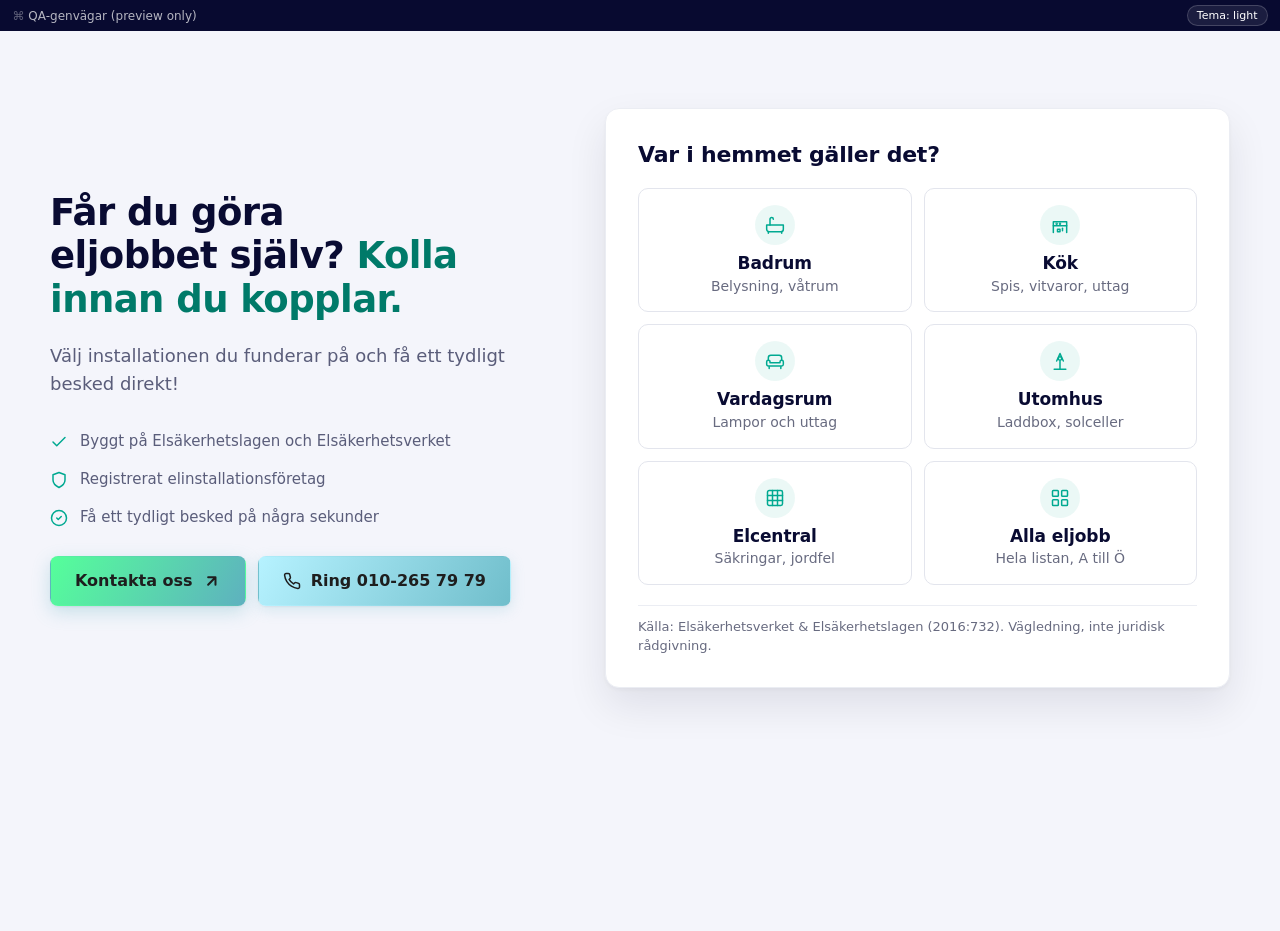
==== preview/hero.html @ 9d38ff7e "Elkollen v7.1: boxed verdict, green tips, mobile anchoring, gradient buttons Owner-teardown refineme" ====
<!doctype html>
<html lang="sv">
<head>
  <meta charset="utf-8" />
  <meta name="viewport" content="width=device-width,initial-scale=1" />
  <title>Får du göra eljobbet själv? | Elkollen, Ampy</title>
  <meta name="description" content="Välj eljobbet du funderar på och få ett tydligt besked direkt, byggt på Elsäkerhetslagen." />

  <link rel="stylesheet" href="../assets/behorighetskollen.css?v=710" />

  <style>
    /* ====================================================================
       PAGE CHROME — this is what Bricks owns in production (the split grid +
       the marketing sections). The plugin only owns what is inside .ampy-bk.

       A/B HARNESS: the entire hero lives inside a single
       .elkollen-root[data-hero-theme="light|dark"]. Only rules scoped under
       that attribute change between arms. NOTHING inside .ampy-bk is themed —
       the white tool card is byte-identical in both arms (fair A/B).

       v7: hero copy (H1/sub/buttons/mobile foot) is hydrated from
       data/behorighetskollen-data.json meta.hero so an owner copy swap is a
       data-file edit only. The static strings below are the same defaults.
       ==================================================================== */
    html { font-size: 62.5%; }
    /* PREVIEW ONLY: the QA bar is a sticky ~4.4rem header, so tell the tool's
       scroll-anchor to land the card below it. In production Bricks sets
       --ampy-header-h to the real sticky-header height (0 if none). Never ships. */
    :root { --ampy-header-h: 4.4rem; }
    body {
      margin: 0;
      font-family: 'Outfit', system-ui, -apple-system, sans-serif;
      -webkit-font-smoothing: antialiased;
      line-height: 1.5;
      background: #06070f; /* neutral backstop; each theme paints its own stage */
      color: rgb(9, 11, 50);
    }
    .wrap { max-width: 118rem; margin: 0 auto; padding: 0 2.4rem; }

    /* QA bar — preview only, never ships */
    .qa-bar { position: sticky; top: 0; z-index: 40; background: rgba(9,11,50,.96); color:#fff; padding:.5rem 1.25rem; font-size:1.2rem; backdrop-filter: blur(6px); display:flex; gap:1.25rem; align-items:center; flex-wrap:wrap; }
    .qa-bar details { display:inline-block; }
    .qa-bar summary { cursor:pointer; list-style:none; color:rgba(255,255,255,.7); font-weight:500; }
    .qa-bar summary::before { content:'⌘ '; opacity:.5; }
    .qa-bar nav { display:flex; gap:.5rem; flex-wrap:wrap; margin-top:.5rem; }
    .qa-bar a { color: rgb(57,194,129); text-decoration:none; padding:.2rem .6rem; border:1px solid rgba(255,255,255,.14); border-radius:999px; font-size:1.1rem; }
    .qa-theme { margin-left:auto; }
    .qa-theme button { cursor:pointer; background:rgba(255,255,255,.08); color:#fff; border:1px solid rgba(255,255,255,.18); border-radius:999px; padding:.3rem .9rem; font-size:1.1rem; font-family:inherit; }
    .qa-theme button:hover { background:rgba(255,255,255,.16); }

    /* ====================================================================
       ELKOLLEN ROOT — the single fork point
       ==================================================================== */
    .elkollen-root { display: block; min-height: 100vh; }

    /* Chrome tokens per theme (H1/sub/trust read these) */
    .elkollen-root[data-hero-theme="light"] {
      --pg-bg: #f4f5fb;
      --pg-ink: rgb(9, 11, 50);
      --pg-ink-2: #5a5d7a;
      --pg-teal: rgb(0, 169, 145);
      --pg-teal-strong: rgb(0, 122, 105);
      background: var(--pg-bg);
      color: var(--pg-ink);
    }
    .elkollen-root[data-hero-theme="dark"] {
      --stage-ink-0: #06070f;
      --aurora-rgb: 0, 169, 145;
      --pg-bg: #06070f;
      --pg-ink: #f5f7ff;
      --pg-ink-2: rgba(233, 237, 250, .70);
      --pg-teal: rgb(0, 169, 145);
      --pg-teal-strong: rgb(0, 122, 105);
      background: var(--stage-ink-0);
      color: var(--pg-ink);
    }

    /* ---------- HERO base (shared structure; colours come from tokens) ---------- */
    .hero { position: relative; padding: clamp(4.8rem, 6vw, 8rem) 0; }
    .hero__grid {
      display: grid;
      grid-template-columns: minmax(38rem, 44fr) minmax(46rem, 56fr);
      /* v7 root-cause fix (H1c): auto 1fr — the row-spanning tool can no longer
         inflate the head row, so the foot sits right under the paragraph. */
      grid-template-rows: auto 1fr;
      grid-template-areas:
        "head tool"
        "foot tool";
      column-gap: 6.4rem;
      row-gap: 0;
      align-items: start;
    }
    .hero__head { grid-area: head; overflow-wrap: break-word; }
    .hero__tool { grid-area: tool; }
    .hero__foot { grid-area: foot; align-self: start; }
    @media (min-width: 768px) {
      /* v7.1 (D4): vertically center the left column against the card via a
         4-row grid (spacer / head / foot / spacer), held stable by the card's
         56rem min-height. Sticky is removed — centering + the card floor hold it. */
      .hero__grid {
        grid-template-columns: minmax(38rem, 44fr) minmax(46rem, 56fr);
        grid-template-rows: 1fr auto auto 1fr;
        grid-template-areas:
          ".    tool"
          "head tool"
          "foot tool"
          ".    tool";
        column-gap: 6.4rem;
        row-gap: 0;
        align-items: start;
      }
      .hero__head { position: static; }
      .hero__foot { margin-top: 3.2rem; } /* was 2.8rem: more air paragraph->bullets */
    }

    /* v7 (H1a): Outfit 600, one size step down, opened leading, wider measure */
    .hero__h1 {
      font-family: 'Outfit', system-ui, -apple-system, 'Segoe UI', Roboto, sans-serif;
      /* v7.0.1 (owner H1a): capped so the 50-char H1 breaks on TWO lines in the
         desktop column (~25ch/line), not three. Mobile keeps the 3.4rem floor. */
      font-size: clamp(3.4rem, 3vw, 3.7rem);
      font-weight: 600;
      line-height: 1.18; /* v7.1 (D4): airier */
      letter-spacing: -.015em;
      color: var(--pg-ink);
      margin: 0 0 2rem;
      text-wrap: balance;
    }
    .hero__h1-key { color: var(--pg-teal-strong); }
    .hero__sub {
      font-size: 1.8rem;
      line-height: 1.6; /* v7.1 (D4) */
      color: var(--pg-ink-2);
      max-width: 46ch;
      margin: 0;
    }
    .hero__trust { list-style:none; padding:0; margin:0 0 2.8rem; display:flex; flex-direction:column; gap:1.6rem; } /* v7.1 (D4): larger gap between bullets */
    .hero__trust li { display:flex; align-items:flex-start; gap:1.2rem; font-size:1.5rem; line-height:1.45; font-weight:500; color: var(--pg-ink-2); }
    .hero__trust svg { width:1.8rem; height:1.8rem; min-width:1.8rem; margin-top:.2rem; color: var(--pg-teal); flex-shrink:0; }

    /* v7.1 (D3): TWO gradient hero buttons, both themes. The gradient is the
       conversion element — the SAME gradient in both A/B arms; only the shadow
       adapts per stage (preserves a fair A/B). 8px radius, dark ink. */
    .hero__actions { display:flex; flex-wrap:wrap; gap:1.2rem; align-items:center; }
    .hero__btn {
      box-sizing:border-box; /* width:100% on mobile must include the padding */
      display:inline-flex; align-items:center; justify-content:center; gap:1rem;
      min-height:4.8rem; padding:1.4rem 2.4rem; border-radius:8px;
      font-family:'Outfit', system-ui, sans-serif; font-size:1.6rem; line-height:1.2;
      text-decoration:none; white-space:nowrap; border:1px solid transparent;
      transition: filter 150ms ease, box-shadow 150ms ease, transform 150ms ease;
    }
    .hero__btn svg { flex-shrink:0; }
    .hero__btn:active { transform: translateY(1px); }
    .hero__btn:focus-visible { outline:2px solid rgb(0,169,145); outline-offset:2px; }
    /* PRIMARY "Kontakta oss" — green->teal gradient, dark ink, trailing arrow */
    .hero__btn--primary {
      font-weight:600; color:#1e1e1e;
      background: linear-gradient(120deg, #55ff9a 0%, #5eb1bf 100%);
    }
    .hero__btn--primary svg { color:#1e1e1e; }
    .hero__btn--primary:hover { filter:saturate(1.06) brightness(1.03); }
    /* SECONDARY "Ring ..." — cyan gradient, dark ink, leading phone icon */
    .hero__btn--secondary {
      font-weight:600; color:#1e1e1e;
      background: linear-gradient(120deg, #b6f2ff 0%, #70becb 100%);
    }
    .hero__btn--secondary svg { color:#1e1e1e; }
    .hero__btn--secondary:hover { filter:saturate(1.06) brightness(1.03); }

    /* Mobile-only foot pieces (hidden on desktop) */
    .hero__foot-ask { display:none; }

    /* ---------- RESPONSIVE: stack the split ---------- */
    @media (max-width: 1023px) {
      .hero__grid { grid-template-columns: minmax(0,40fr) minmax(0,60fr); column-gap: 4rem; }
    }
    @media (max-width: 767px) {
      /* Locked mobile order: H1+sub -> TOOL -> foot. minmax(0,1fr) (not 1fr)
         so long Swedish words can't force horizontal overflow. */
      .hero__grid {
        grid-template-columns: minmax(0, 1fr);
        grid-template-rows: none;
        grid-template-areas:
          "head"
          "tool"
          "foot";
        row-gap: 2rem;
        column-gap: 0;
      }
      .hero__head { position: static; }
      .hero__foot { margin-top: 0.4rem; }
      .hero { padding: 2.4rem 0 4rem; }
      .wrap { padding: 0 1.6rem; }
      .hero__h1 { font-size: clamp(2.9rem, 8vw, 3.2rem); line-height: 1.15; letter-spacing: -.012em; margin: 0 0 1.2rem; }
      /* v7.1 (M1): the teal sentence gets its own line so the two colours never share one. */
      .hero__h1-key { display: block; margin-top: 0.2rem; }
      .hero__sub { font-size: 1.6rem; line-height: 1.5; max-width: none; }
      /* v7 (H1d): the 3 trust bullets hide on mobile — every claim in them
         already lives inside the tool. The compact foot: ask line + stacked
         full-width buttons + one trust line. */
      .hero__trust { display: none; }
      .hero__foot-ask {
        display: block;
        font-size: 1.5rem; font-weight: 600; line-height: 1.4;
        color: var(--pg-ink); text-align: center; margin: 0 0 1.2rem;
      }
      .hero__actions { flex-direction: column; gap: 1rem; }
      .hero__btn { width: 100%; }
    }

    /* ====================================================================
       LIGHT THEME — "Verdict-as-Hero" editorial. Gallery-white; the white
       card floats and the verdict reveal is the payoff.
       ==================================================================== */
    .elkollen-root[data-hero-theme="light"] .hero { background: transparent; }
    /* v7.1 (D3): light-theme seating — the gradient stays; only the shadow adapts. */
    .elkollen-root[data-hero-theme="light"] .hero__btn--primary {
      box-shadow: 0 6px 18px rgba(94,177,191,.30), 0 1px 2px rgba(11,13,42,.06);
    }
    .elkollen-root[data-hero-theme="light"] .hero__btn--secondary {
      box-shadow: 0 4px 14px rgba(112,190,203,.24), 0 1px 2px rgba(11,13,42,.05);
    }
    /* Card float (chrome-only: the block wrapper shadow; interior untouched) */
    .elkollen-root[data-hero-theme="light"] .ampy-bk--hero .ampy-bk__block {
      box-shadow: 0 2px 4px rgba(11,13,42,.04), 0 18px 40px rgba(11,13,42,.09);
    }

    /* ====================================================================
       DARK THEME — "Aurora Stage" premium near-black midnight.
       Dominant field = near-black #06070f; Ampy midnight only as a top glow
       that decays to black; one restrained teal aurora; grain + vignette.
       ==================================================================== */
    .elkollen-root[data-hero-theme="dark"] .hero {
      isolation: isolate;
      overflow: clip;
      background: radial-gradient(120% 90% at 50% -20%, #0c0f36 0%, #090b26 34%, #070813 60%, var(--stage-ink-0) 100%);
    }
    /* Aurora (behind the right column) */
    .elkollen-root[data-hero-theme="dark"] .hero::before {
      content: "";
      position: absolute;
      inset: -10% -5%;
      z-index: -2;
      pointer-events: none;
      background:
        radial-gradient(34% 42% at 72% 40%, rgba(var(--aurora-rgb),.20) 0%, rgba(var(--aurora-rgb),.09) 42%, rgba(var(--aurora-rgb),0) 72%),
        radial-gradient(26% 36% at 60% 84%, rgba(var(--aurora-rgb),.10) 0%, rgba(var(--aurora-rgb),0) 70%);
      filter: blur(18px);
      animation: elk-aurora 24s ease-in-out infinite alternate;
      will-change: transform, opacity;
    }
    @keyframes elk-aurora {
      0%   { transform: translate3d(-1.5%,-1%,0) scale(1.02); opacity: .85; }
      100% { transform: translate3d(2.5%,1.5%,0) scale(1.09); opacity: 1; }
    }
    @media (prefers-reduced-motion: reduce) {
      .elkollen-root[data-hero-theme="dark"] .hero::before { animation: none; }
    }
    /* Depth: vignette + grain to kill banding */
    .elkollen-root[data-hero-theme="dark"] .hero::after {
      content: "";
      position: absolute;
      inset: 0;
      z-index: -1;
      pointer-events: none;
      background:
        radial-gradient(140% 120% at 50% -5%, transparent 52%, rgba(0,0,0,.55) 100%),
        url("data:image/svg+xml,%3Csvg xmlns='http://www.w3.org/2000/svg' width='140' height='140'%3E%3Cfilter id='n'%3E%3CfeTurbulence type='fractalNoise' baseFrequency='0.9' numOctaves='2'/%3E%3C/filter%3E%3Crect width='100%25' height='100%25' filter='url(%23n)' opacity='0.035'/%3E%3C/svg%3E");
    }
    /* Lit card — the teal-tinted lift = the "lit vitrine" (wrapper only) */
    .elkollen-root[data-hero-theme="dark"] .ampy-bk--hero .ampy-bk__block {
      border-color: rgba(255,255,255,.08);
      box-shadow:
        0 2px 6px rgba(0,0,0,.35),
        0 28px 64px -16px rgba(2,3,12,.72),
        0 0 0 1px rgba(255,255,255,.05),
        0 0 90px -24px rgba(var(--aurora-rgb),.38);
    }
    /* Keep the H1 keyword legible on near-black (brighter teal) */
    .elkollen-root[data-hero-theme="dark"] .hero__h1-key { color: var(--pg-teal); }
    /* v7.1 (D3): dark-theme seating — the SAME gradient (never a ghost); the glow
       ties into the aurora so the bright gradient reads premium on near-black,
       not washed out. Dark ink is kept (set on the base rule). */
    .elkollen-root[data-hero-theme="dark"] .hero__btn--primary {
      box-shadow: 0 8px 24px rgba(0,0,0,.48), 0 0 34px -8px rgba(94,255,154,.42);
      border-color: rgba(255,255,255,.14);
    }
    .elkollen-root[data-hero-theme="dark"] .hero__btn--secondary {
      box-shadow: 0 6px 20px rgba(0,0,0,.42), 0 0 26px -10px rgba(112,190,203,.38);
      border-color: rgba(255,255,255,.12);
    }
    /* Teal-tint disc behind each trust check (dark polish) */
    .elkollen-root[data-hero-theme="dark"] .hero__trust svg {
      box-sizing: content-box;
      padding: 4px;
      border-radius: 999px;
      background: rgba(var(--aurora-rgb),.12);
    }
    /* Mobile dark (~80% traffic): freeze motion + drop blur; static centre glow */
    @media (max-width: 767px) {
      .elkollen-root[data-hero-theme="dark"] .hero {
        background: radial-gradient(140% 70% at 50% -8%, #0c0f36 0%, #090b24 30%, var(--stage-ink-0) 70%);
      }
      .elkollen-root[data-hero-theme="dark"] .hero::before {
        filter: none;
        animation: none;
        inset: 0;
        background: radial-gradient(60% 30% at 50% 46%, rgba(var(--aurora-rgb),.16) 0%, rgba(var(--aurora-rgb),.06) 45%, rgba(var(--aurora-rgb),0) 75%);
      }
    }
  </style>
</head>
<body>
  <div class="qa-bar">
    <details>
      <summary>QA-genvägar (preview only)</summary>
      <nav aria-label="Genvägar">
        <a href="./hero.html">Hero / start</a>
        <a href="./hero.html?jobb=byta-vagguttag">Fråga (scenario)</a>
        <a href="./hero.html?jobb=laddbox">Fråga (gissning)</a>
        <a href="./hero.html?jobb=byta-vagguttag&amp;svar=0">Besked grön</a>
        <a href="./hero.html?jobb=golvvarme&amp;svar=1">Besked röd</a>
        <a href="./index.html">← gamla layouten</a>
      </nav>
    </details>
    <span class="qa-theme"><button type="button" id="qa-theme-toggle">Tema: light</button></span>
  </div>

  <!-- ============ HERO (split) — themed via data-hero-theme ============ -->
  <div class="elkollen-root" data-hero-theme="light">
    <header class="hero">
      <div class="wrap hero__grid">

        <!-- HEAD: H1 + sub (Bricks-owned in production; strings = meta.hero) -->
        <div class="hero__head">
          <h1 class="hero__h1" id="hero-h1">Får du göra eljobbet själv? <span class="hero__h1-key">Kolla innan du kopplar.</span></h1>
          <p class="hero__sub" id="hero-sub">Välj installationen du funderar på och få ett tydligt besked direkt!</p>
        </div>

        <!-- TOOL: the plugin-owned tool (hero layout). THEME-AGNOSTIC. -->
        <div class="hero__tool">
          <div class="ampy-bk ampy-bk--hero" data-layout="hero" data-data-url="../data/behorighetskollen-data.json">
            <!-- No-JS / crawlable fallback. Mirrors production (includes/render.php). -->
            <div class="ampy-bk__noscript">
              <div class="ampy-bk__instrument">
                <p class="ampy-bk__tagline">Se direkt vilka eljobb du får göra själv.</p>
                <ul class="ampy-bk__noscript-grid" role="list">
                  <li><a href="?jobb=byta-vagguttag">Byta vägguttag</a></li>
                  <li><a href="?jobb=byta-strombrytare">Byta strömbrytare</a></li>
                  <li><a href="?jobb=byta-gloldlampa">Byta glödlampa eller ljuskälla</a></li>
                  <li><a href="?jobb=golvvarme">Installera golvvärme</a></li>
                  <li><a href="?jobb=laddbox">Installera laddbox</a></li>
                  <li><a href="?jobb=spotlights">Installera spotlights</a></li>
                  <li><a href="?jobb=spis-ugn">Ansluta spis eller ugn</a></li>
                  <li><a href="?jobb=elcentral">Arbete i elcentralen</a></li>
                </ul>
                <p class="ampy-bk__source-line">Källa: Elsäkerhetsverket &amp; Elsäkerhetslagen (2016:732). Vägledning, inte juridisk rådgivning.</p>
              </div>
            </div>
          </div>
        </div>

        <!-- FOOT (Bricks-owned in production): desktop = 3 trust bullets + the
             two buttons; mobile = ask line + stacked buttons + one trust line -->
        <div class="hero__foot">
          <ul class="hero__trust">
            <li><svg viewBox="0 0 24 24" fill="none" stroke="currentColor" stroke-width="2" stroke-linecap="round" stroke-linejoin="round"><path d="M20 6 9 17l-5-5"/></svg> Byggt på Elsäkerhetslagen och Elsäkerhetsverket</li>
            <li><svg viewBox="0 0 24 24" fill="none" stroke="currentColor" stroke-width="2" stroke-linecap="round" stroke-linejoin="round"><path d="M12 22s8-4 8-10V5l-8-3-8 3v7c0 6 8 10 8 10Z"/></svg> Registrerat elinstallationsföretag</li>
            <li><svg viewBox="0 0 24 24" fill="none" stroke="currentColor" stroke-width="2" stroke-linecap="round" stroke-linejoin="round"><circle cx="12" cy="12" r="10"/><path d="m9 12 2 2 4-4"/></svg> <span id="hero-trust-3">Få ett tydligt besked på några sekunder</span></li>
          </ul>
          <p class="hero__foot-ask" id="hero-foot-ask">Hellre prata med en elektriker direkt?</p>
          <div class="hero__actions">
            <a class="hero__btn hero__btn--primary" id="hero-btn-primary" href="https://ampy.se/offert/"><span id="hero-btn-primary-label">Kontakta oss</span><svg xmlns="http://www.w3.org/2000/svg" width="18" height="18" viewBox="0 0 18 18" fill="none" aria-hidden="true"><path d="M5.13916 12.75L12.4808 5.25M12.4808 5.25H5.13916M12.4808 5.25V12.75" stroke="currentColor" stroke-width="2" stroke-linecap="round" stroke-linejoin="round"/></svg></a>
            <a class="hero__btn hero__btn--secondary" id="hero-btn-secondary" href="tel:+46102657979"><svg viewBox="0 0 24 24" width="18" height="18" fill="none" stroke="currentColor" stroke-width="2" stroke-linecap="round" stroke-linejoin="round" aria-hidden="true"><path d="M22 16.92v3a2 2 0 0 1-2.18 2 19.79 19.79 0 0 1-8.63-3.07 19.5 19.5 0 0 1-6-6 19.79 19.79 0 0 1-3.07-8.67A2 2 0 0 1 4.11 2h3a2 2 0 0 1 2 1.72c.127.96.361 1.903.7 2.81a2 2 0 0 1-.45 2.11L8.09 9.91a16 16 0 0 0 6 6l1.27-1.27a2 2 0 0 1 2.11-.45c.907.339 1.85.573 2.81.7A2 2 0 0 1 22 16.92z"/></svg><span id="hero-btn-secondary-label">Ring 010-265 79 79</span></a>
          </div>
        </div>

      </div>
    </header>
  </div>

  <script src="../assets/behorighetskollen.js?v=710"></script>
  <!-- Prototype-only theme toggle (never ships). Flips the A/B fork point. -->
  <script>
    (function () {
      var root = document.querySelector('.elkollen-root');
      var btn = document.getElementById('qa-theme-toggle');
      if (!root || !btn) return;
      btn.addEventListener('click', function () {
        var next = root.getAttribute('data-hero-theme') === 'light' ? 'dark' : 'light';
        root.setAttribute('data-hero-theme', next);
        btn.textContent = 'Tema: ' + next;
      });
    })();
  </script>
  <!-- Hero-copy hydration (preview only). Production: Chris copies meta.hero
       strings into the Bricks elements; the data file stays the source of
       truth so an owner copy swap never touches code. -->
  <script>
    (function () {
      fetch('../data/behorighetskollen-data.json?v=710', { credentials: 'same-origin' })
        .then(function (r) { return r.ok ? r.json() : null; })
        .then(function (data) {
          var hero = data && data.meta && data.meta.hero;
          if (!hero) return;
          var h1 = document.getElementById('hero-h1');
          if (h1 && hero.h1) {
            h1.textContent = '';
            var key = hero.h1_key || '';
            var idx = key ? hero.h1.indexOf(key) : -1;
            if (idx > -1) {
              h1.appendChild(document.createTextNode(hero.h1.slice(0, idx)));
              var span = document.createElement('span');
              span.className = 'hero__h1-key';
              span.textContent = key;
              h1.appendChild(span);
              h1.appendChild(document.createTextNode(hero.h1.slice(idx + key.length)));
            } else {
              h1.textContent = hero.h1;
            }
          }
          var set = function (id, text) {
            var node = document.getElementById(id);
            if (node && text) node.textContent = text;
          };
          set('hero-sub', hero.sub);
          set('hero-trust-3', hero.trust_3);
          set('hero-btn-primary-label', hero.button_primary);
          set('hero-btn-secondary-label', hero.button_secondary);
          set('hero-foot-ask', hero.mobile_ask);
          var setHref = function (id, url) {
            var node = document.getElementById(id);
            if (node && url) node.setAttribute('href', url);
          };
          setHref('hero-btn-primary', hero.button_primary_url);
          setHref('hero-btn-secondary', hero.button_secondary_url);
        })
        .catch(function () { /* static defaults already match */ });
    })();
  </script>
</body>
</html>
---- assets/behorighetskollen.css ----
/* ============================================================================
   Elkollen v7 — the 4-slide funnel.
   Slide 1: heading + six identical room tiles. Slide 2: one neutral job list
   (no verdict grouping). Slide 3: the choice step (every job is conditional).
   Slide 4: refined verdict (kicker + headline + merged law box + tabs + one
   CTA hierarchy for every verdict).

   Typography is OUTFIT-ONLY (weight-led: 400 body, 500 interactive, 600
   headings, 700 reserved for the verdict headline). Plus Jakarta Sans is
   removed. NOTE for the dev: per the FluentSnippets delivery contract the
   Google Fonts @import below should be replaced with a self-hosted Outfit
   variable woff2 (latin subset incl. å ä ö) at WordPress implementation time.

   Rem base: html font-size 62.5% (= 10 px) — all rem values read on that base.
   Tokens: never raw values in components; only semantic CSS variables.
   ============================================================================ */
html { font-size: 62.5%; }

@import url('https://fonts.googleapis.com/css2?family=Outfit:wght@400;500;600;700&display=swap');

.ampy-bk {
  /* ---------- Color tokens ---------------------------------------------- */
  --bg-primary: #ffffff;
  --bg-secondary: #f4f5fb;
  --bg-surface: rgb(9, 11, 50);

  --text-primary: rgb(9, 11, 50);
  --text-secondary: #5a5d7a;
  /* Darkened to clear WCAG AA (4.5:1) for the informational text that uses it
     (source line, form footnote, placeholder, crumb separator). Was #8a8da5 (3.26:1). */
  --text-tertiary: rgb(104, 107, 128);
  --text-inverse: #ffffff;
  --text-info: rgb(10, 122, 191);
  --text-success: rgb(15, 110, 86);

  /* Brand teal. --action-primary is the accent for borders/rings/icons (3:1 graphics
     rule). For TEXT links use --action-primary-text and for the solid primary-CTA fill
     use --action-primary-strong, both darkened to pass AA (4.5:1) for their labels. */
  --action-primary: rgb(0, 169, 145);
  --action-primary-text: rgb(0, 110, 94);
  --action-primary-strong: rgb(0, 122, 105);
  --focus-ring: 0 0 0 3px rgba(0, 169, 145, 0.25);

  /* v7.1 (§4A/§4B): sticky site-header height hook. Bricks overrides this to its
     real header px so the tool card anchors BELOW it; 0 in the static prototype. */
  --ampy-header-h: 0px;

  /* Leafier green, deliberately warmer than the teal --action-primary so the
     "green = you may do it yourself" verdict never reads as the teal "hire us"
     action color (the two must stay visually distinct). */
  --state-success: rgb(54, 178, 92);
  --state-warning: rgb(245, 175, 25);
  --state-error: rgb(214, 64, 64);

  --border-default: #e3e5ed;
  --border-tertiary: #ebedf3;
  --border-focus: rgb(0, 169, 145);

  /* ---------- Verdict ramps (per-verdict bindings) --------------------- */
  --verdict-accent: var(--state-success);
  --verdict-badge-bg: rgb(116, 200, 138);
  --verdict-badge-fg: rgb(4, 52, 44);

  /* ---------- Spacing scale (10 px rem-bas) ---------------------------- */
  --space-1: 0.4rem;  /*  4 px */
  --space-2: 0.6rem;  /*  6 px */
  --space-3: 0.8rem;  /*  8 px */
  --space-4: 1.0rem;  /* 10 px */
  --space-5: 1.2rem;  /* 12 px */
  --space-6: 1.4rem;  /* 14 px */
  --space-7: 1.6rem;  /* 16 px */
  --space-8: 1.8rem;  /* 18 px */
  --space-9: 2.0rem;  /* 20 px */
  --space-10: 2.2rem; /* 22 px */
  --space-11: 2.4rem; /* 24 px */
  --space-12: 2.8rem; /* 28 px */
  --space-13: 3.2rem; /* 32 px */

  /* ---------- Radius / shadow ------------------------------------------ */
  --radius-sm: 0.6rem;
  --radius-md: 1.0rem;
  --radius-lg: 1.4rem;
  --radius-full: 999px;

  --shadow-sm: 0 1px 2px rgba(11, 13, 42, 0.04);
  --shadow-md: 0 6px 18px rgba(11, 13, 42, 0.06);
  --shadow-lg: 0 14px 32px rgba(11, 13, 42, 0.1);

  /* ---------- Type sizes (rem on a 10 px base) --------------------------
     v7: ONE truthful token set for BOTH layouts (the old .ampy-bk--hero
     block that redefined --fs-12 to 1.3rem etc. is deleted; token names
     that lie are a defect class). Mobile differences are explicit
     per-element overrides inside media queries, never token remaps. */
  --fs-11: 1.1rem;  /* source line mobile only */
  --fs-12: 1.2rem;  /* kicker, share-status */
  --fs-13: 1.3rem;  /* source line desktop, fine print, clarifier mobile */
  --fs-14: 1.4rem;  /* meta layer: crumb, labels, clarifiers, caveat, law box, info */
  --fs-15: 1.5rem;  /* secondary body: tips, rows mobile, tabs, lead intro */
  --fs-16: 1.6rem;  /* primary body + ALL buttons + ALL inputs (iOS 16px floor) */
  --fs-17: 1.7rem;  /* summary desktop, tile labels desktop */
  --fs-20: 2.0rem;  /* card/question/lead headings mobile, success h2 */
  --fs-22: 2.2rem;  /* card/question/lead headings desktop */
  --fs-24: 2.4rem;  /* verdict headline mobile */
  --fs-30: 3.0rem;  /* verdict headline desktop */

  /* ---------- Block frame ---------------------------------------------- */
  --block-max-width: 60rem; /* v5.1 A6: 600 px @ 10 px base, calm line length */
  --block-padding-y: var(--space-9);
  --block-padding-x: var(--space-10);

  /* Base */
  font-family: 'Outfit', system-ui, -apple-system, Segoe UI, Roboto, sans-serif;
  color: var(--text-primary);
  line-height: 1.5;
  -webkit-font-smoothing: antialiased;
  text-rendering: optimizeLegibility;
  /* The tool provides its own :active / :focus-visible feedback, so suppress the
     default grey/blue tap flash on iOS Safari / Android Chrome. */
  -webkit-tap-highlight-color: transparent;
}

.ampy-bk *,
.ampy-bk *::before,
.ampy-bk *::after {
  box-sizing: border-box;
}

/* ============================================================================
   BLOCK — white surface, hairline border, fixed on desktop, natural flow on mobile
   ============================================================================ */
.ampy-bk__block {
  max-width: var(--block-max-width);
  margin: var(--space-7) auto;
  padding: var(--block-padding-y) var(--block-padding-x);
  background: var(--bg-primary);
  border: 1px solid var(--border-tertiary);
  border-radius: var(--radius-lg);
  box-shadow: var(--shadow-md);
  display: flex;
  flex-direction: column;
  gap: 0; /* hanteras per-element via margin-bottom enligt mockup */
  scroll-margin-top: var(--space-11); /* 2.4rem — clean landing for scroll-sync */
}

@media (max-width: 767px) {
  /* v5.1 A2: gutter around the block on mobile — the block must not sit
     edge-to-edge. Outer margin = spacing-lg (1.5rem ≈ 15 px). */
  .ampy-bk__block {
    padding: var(--space-9) var(--space-9);
    margin: var(--space-7) var(--space-7);
  }
}

.ampy-bk__block { animation: ampy-bk-block 240ms ease both; }
@keyframes ampy-bk-block {
  from { opacity: 0; transform: translateY(2px); }
  to   { opacity: 1; transform: translateY(0); }
}
/* Staggered fade for drawer results (was referenced but undefined). */
@keyframes ampy-bk-fade {
  from { opacity: 0; transform: translateY(4px); }
  to   { opacity: 1; transform: translateY(0); }
}
@media (prefers-reduced-motion: reduce) {
  .ampy-bk__block,
  .ampy-bk__judgment,
  .ampy-bk__drawer > * { animation: none !important; }
}

/* ============================================================================
   BREADCRUMB — universal pattern (v7): ONLY "← Tillbaka" on every slide
   ============================================================================ */
.ampy-bk__crumb {
  display: flex;
  align-items: center;
  gap: var(--space-3);
  /* v7.1 (M4): the container min-height is dropped (the 44px tap target lives on
     the button); the crumb sits tight and consistent across every slide. */
  min-height: 0;
  margin: 0 0 var(--space-6);
}
@media (max-width: 767px) {
  /* v7.1 (M4): pull the crumb up into the card's top padding on mobile. */
  .ampy-bk__crumb { margin: calc(var(--space-3) * -1) 0 var(--space-5); }
}

.ampy-bk__crumb-back {
  display: inline-flex;
  align-items: center;
  gap: var(--space-3);
  background: none;
  border: 0;
  padding: var(--space-2) 0;
  margin: 0;
  min-height: 4.4rem; /* the real tap target lives on the button, not the row */
  font: inherit;
  font-size: var(--fs-14);
  font-weight: 500;
  color: var(--text-secondary);
  cursor: pointer;
  border-radius: var(--radius-sm);
  transition: color 150ms ease;
}
.ampy-bk__crumb-back:hover { color: var(--action-primary-text); }
.ampy-bk__crumb-back:focus-visible { outline: 2px solid var(--border-focus); outline-offset: 2px; }
.ampy-bk__crumb-back svg { width: 1.6rem; height: 1.6rem; }

/* v7.1 (D5b): the crumb carries the job title on the verdict screen
   (← Tillbaka · {job}). The separator + job-name span. */
.ampy-bk__crumb-sep { color: var(--text-tertiary); font-size: var(--fs-14); }
.ampy-bk__crumb-job {
  font-family: 'Outfit', system-ui, sans-serif;
  font-size: var(--fs-14);
  font-weight: 600;
  color: var(--text-secondary);
  min-width: 0;
  overflow: hidden;
  text-overflow: ellipsis;
  white-space: nowrap;
}

/* ============================================================================
   QUESTION MODE — mellansteget
   ============================================================================ */
/* v7: neutral kicker above the question — the job name, NEVER verdict-tinted
   here (the choice step must not leak the answer). */
.ampy-bk__q-kicker {
  font-family: 'Outfit', system-ui, sans-serif;
  font-size: 1.1rem;
  font-weight: 600;
  letter-spacing: 0.12em;
  text-transform: uppercase;
  color: var(--text-tertiary);
  margin: 0 0 var(--space-2);
}

.ampy-bk__q-title {
  font-family: 'Outfit', system-ui, sans-serif;
  font-size: var(--fs-22);
  font-weight: 600;
  line-height: 1.3;
  color: var(--text-primary);
  letter-spacing: -0.01em;
  margin: 0 0 var(--space-9);
}

.ampy-bk__options {
  display: flex;
  flex-direction: column;
  gap: var(--space-5);
  list-style: none;
  padding: 0;
  margin: 0 0 var(--space-9);
}

.ampy-bk__option {
  width: 100%;
  display: flex;
  align-items: center;
  justify-content: space-between;
  gap: var(--space-5);
  text-align: left;
  padding: var(--space-7);
  font: inherit;
  background: var(--bg-primary);
  color: var(--text-primary);
  border: 1px solid var(--border-tertiary);
  border-radius: var(--radius-md);
  cursor: pointer;
  min-height: 7.2rem;
  transition: border-color 150ms ease, background 150ms ease, transform 150ms ease;
}
.ampy-bk__option:hover {
  border-color: var(--action-primary);
  background: var(--bg-secondary);
}
.ampy-bk__option:active { transform: scale(0.997); }
.ampy-bk__option:focus-visible {
  outline: none;
  border-color: var(--border-focus);
  box-shadow: var(--focus-ring);
}

.ampy-bk__option-body { display: block; min-width: 0; flex: 1; }
.ampy-bk__option-title {
  display: block;
  font-family: 'Outfit', system-ui, sans-serif;
  font-size: var(--fs-16);
  font-weight: 600; /* v7: the options ARE the decision */
  line-height: 1.35;
  color: var(--text-primary);
}
.ampy-bk__option-clarifier {
  display: block;
  margin-top: 0.3rem;
  font-family: 'Outfit', system-ui, sans-serif;
  font-size: var(--fs-14);
  font-weight: 400;
  line-height: 1.45;
  color: var(--text-secondary);
}
.ampy-bk__option-arrow {
  flex-shrink: 0;
  width: 1.8rem;
  height: 1.8rem;
  color: var(--text-secondary);
}

/* Info notice — always visible (replaces v3.1's expansion) */
.ampy-bk__info {
  display: flex;
  align-items: flex-start;
  gap: var(--space-4);
  padding: var(--space-5) var(--space-6);
  background: var(--bg-secondary);
  border-radius: var(--radius-md);
  margin: 0;
}
.ampy-bk__info-icon {
  flex-shrink: 0;
  width: 1.6rem;
  height: 1.6rem;
  margin-top: 0.2rem;
  color: var(--text-info);
}
.ampy-bk__info-text {
  font-family: 'Outfit', system-ui, sans-serif;
  font-size: var(--fs-14);
  font-weight: 400;
  line-height: 1.5;
  color: var(--text-secondary);
  margin: 0;
}

/* ============================================================================
   JUDGMENT — badge + cite chip linked by the left accent
   ============================================================================ */
.ampy-bk__judgment {
  display: flex;
  gap: var(--space-5);
  margin: 0 0 var(--space-10);
  animation: ampy-bk-judgment 280ms cubic-bezier(0.2, 0.6, 0.2, 1) both;
}

@keyframes ampy-bk-judgment {
  from { opacity: 0; transform: translateY(4px); }
  to   { opacity: 1; transform: translateY(0); }
}

.ampy-bk__judgment-accent {
  width: 3px;
  background: var(--verdict-accent);
  border-radius: 0;
  flex-shrink: 0;
}

.ampy-bk__judgment-body {
  flex: 1;
  min-width: 0;
  display: flex;
  flex-direction: column;
  align-items: flex-start;
}

/* Verdict badge: pill, icon + word, contrast color */
.ampy-bk__badge {
  display: inline-flex;
  align-items: center;
  gap: var(--space-3);
  padding: var(--space-3) var(--space-7);
  background: var(--verdict-badge-bg);
  color: var(--verdict-badge-fg);
  border-radius: var(--radius-full);
  font-family: 'Outfit', system-ui, sans-serif;
  /* The verdict is the payoff: it must be the dominant heading on the screen
     (>= the entry/lead titles). */
  font-size: var(--fs-20);
  font-weight: 700;
  line-height: 1.2;
  margin: 0;
  max-width: 100%;
}
.ampy-bk__badge svg { width: 1.8rem; height: 1.8rem; flex-shrink: 0; }
/* On narrow screens the full badge label ("Det här kräver elektriker") must stay
   on one line, so step the badge down a size. */
@media (max-width: 767px) {
  /* Keep the longest verdict label ("Det här får du göra själv" /
     "Det här kräver elektriker") on ONE line within the narrow card. */
  .ampy-bk__badge { font-size: var(--fs-15); padding: var(--space-3) var(--space-5); }
}

/* Per-verdict bindings */
.ampy-bk__judgment--green {
  /* Leafier green, kept distinct from the teal --action-primary. */
  --verdict-accent: rgb(15, 110, 86);
  --verdict-badge-bg: rgb(116, 200, 138);
  --verdict-badge-fg: rgb(4, 52, 44);
}
.ampy-bk__judgment--yellow {
  --verdict-accent: rgb(135, 101, 7);
  --verdict-badge-bg: rgb(245, 201, 122);
  --verdict-badge-fg: rgb(61, 42, 0);
}
.ampy-bk__judgment--red {
  --verdict-accent: rgb(122, 22, 35);
  --verdict-badge-bg: rgb(240, 149, 149);
  --verdict-badge-fg: rgb(80, 19, 19);
}

/* ============================================================================
   VERDICT SOURCE REF (v7.1, M7) — a minimal muted legal reference under the
   red/yellow verdict board. Replaces the deleted merged law box; the
   consequence now lives only in the Konsekvenser tab. GREEN gets none.
   ============================================================================ */
.ampy-bk__verdict-src {
  display: inline-flex;
  align-items: center;
  gap: 0.5rem;
  margin-top: var(--space-3);
  font-family: 'Outfit', system-ui, sans-serif;
  font-size: var(--fs-12);
  font-weight: 400;
  color: var(--text-tertiary);
  text-decoration: none;
  transition: color 150ms ease;
}
.ampy-bk__verdict-src:hover { color: var(--text-primary); }
.ampy-bk__verdict-src:hover span:first-child { text-decoration: underline; text-underline-offset: 2px; }
.ampy-bk__verdict-src:focus-visible { outline: none; box-shadow: var(--focus-ring); border-radius: var(--radius-sm); }
.ampy-bk__verdict-src svg { width: 1.3rem; height: 1.3rem; opacity: 0.75; flex-shrink: 0; }

/* ============================================================================
   TABS — thin underline, two states
   ============================================================================ */
.ampy-bk__tabs {
  display: flex;
  gap: var(--space-11);
  border-bottom: 1px solid var(--border-tertiary);
  margin: 0 0 var(--space-8);
}
@media (max-width: 767px) {
  .ampy-bk__tabs { gap: var(--space-9); }
}

.ampy-bk__tab {
  background: none;
  border: 0;
  padding: 0 0 var(--space-4);
  margin: 0 0 -1px;
  font: inherit;
  font-family: 'Outfit', system-ui, sans-serif;
  font-size: var(--fs-15);
  /* v7: weight 500 in BOTH states — kills the selected-state width shift */
  font-weight: 500;
  color: var(--text-secondary);
  cursor: pointer;
  border-bottom: 2px solid transparent;
  transition: color 150ms ease, border-color 150ms ease;
  min-height: 4.4rem;
}
.ampy-bk__tab:hover { color: var(--text-primary); }
.ampy-bk__tab[aria-selected="true"] {
  color: var(--text-primary);
  border-bottom-color: var(--verdict-accent, var(--action-primary));
}
.ampy-bk__tab:focus-visible {
  outline: none;
  box-shadow: 0 -2px 0 var(--border-focus) inset;
}

/* ============================================================================
   FÖRKLARING TAB — summary + ✓/✗ contrast rows + caveat notice (green)
   ============================================================================ */
/* v7.1 (M6): indent the tab panel inward, clearing the full-height accent rule. */
.ampy-bk__tab-body { display: block; padding-left: var(--space-4); }
@media (max-width: 767px) { .ampy-bk__tab-body { padding-left: var(--space-5); } }

.ampy-bk__summary {
  font-family: 'Outfit', system-ui, sans-serif;
  font-size: var(--fs-17);
  font-weight: 500;
  line-height: 1.5;
  color: var(--text-primary);
  text-wrap: pretty;
  margin: 0 0 var(--space-7);
}

.ampy-bk__row {
  display: flex;
  align-items: flex-start;
  gap: var(--space-4);
  margin: 0 0 var(--space-4);
}
/* Bump the last row so there is real breathing room before the CTA (extra
   important on red, where there is no caveat notice acting as a visual buffer). */
.ampy-bk__row:last-of-type { margin-bottom: var(--space-11); }

.ampy-bk__row-icon {
  flex-shrink: 0;
  width: 1.8rem;
  /* Box = one text line tall, glyph centered, so the icon optically aligns to the
     first line of the row text (robust vs a fixed margin-top nudge). */
  height: calc(var(--fs-16) * 1.5);
  align-items: center;
  justify-content: center;
}
.ampy-bk__row-icon svg { width: 1.8rem; height: 1.8rem; }
.ampy-bk__row--do .ampy-bk__row-icon { color: var(--text-success); }
.ampy-bk__row--dont .ampy-bk__row-icon { color: var(--text-tertiary); }

.ampy-bk__row-text {
  font-family: 'Outfit', system-ui, sans-serif;
  font-size: var(--fs-16);
  font-weight: 400;
  line-height: 1.5;
  color: var(--text-secondary);
  margin: 0;
}

/* Caveat notice — green only. Amber accent, square corners. */
.ampy-bk__caveat {
  display: flex;
  align-items: flex-start;
  gap: var(--space-4);
  border-left: 3px solid rgb(186, 117, 23);
  border-radius: 0;
  padding: 0.2rem 0 0.2rem var(--space-5);
  margin: 0 0 var(--space-9);
}
.ampy-bk__caveat-icon {
  flex-shrink: 0;
  width: 1.6rem;
  height: calc(var(--fs-14) * 1.55); /* one line tall, glyph centered -> aligns to first line */
  align-items: center;
  justify-content: center;
  color: rgb(186, 117, 23);
}
.ampy-bk__caveat-icon svg { width: 1.6rem; height: 1.6rem; }
.ampy-bk__caveat-text {
  font-family: 'Outfit', system-ui, sans-serif;
  font-size: var(--fs-14);
  font-weight: 400;
  line-height: 1.55;
  color: var(--text-secondary);
  margin: 0;
}

/* ============================================================================
   TIPS TAB — punktlista
   ============================================================================ */
.ampy-bk__tips {
  list-style: none;
  padding: 0;
  margin: 0 0 var(--space-11);
  display: flex;
  flex-direction: column;
  gap: var(--space-5);
}
.ampy-bk__tip {
  display: flex;
  align-items: flex-start;
  gap: var(--space-4);
}
.ampy-bk__tip-icon {
  flex-shrink: 0;
  width: 1.8rem;
  height: calc(var(--fs-15) * 1.5); /* one line tall, glyph centered -> aligns to first text line */
  align-items: center;
  justify-content: center;
}
.ampy-bk__tip-icon svg { width: 1.8rem; height: 1.8rem; }
/* ✓ = something you MAY do (green check). ✗ = the stop condition (muted). */
.ampy-bk__tip--do .ampy-bk__tip-icon { color: var(--text-success); }
.ampy-bk__tip--dont .ampy-bk__tip-icon { color: var(--text-tertiary); }
.ampy-bk__tip-text {
  font-family: 'Outfit', system-ui, sans-serif;
  font-size: var(--fs-15);
  font-weight: 400;
  line-height: 1.5;
  color: var(--text-secondary);
}

/* ============================================================================
   KONSEKVENSER TAB — text-block
   ============================================================================ */
.ampy-bk__consequence-text {
  font-family: 'Outfit', system-ui, sans-serif;
  font-size: var(--fs-15);
  font-weight: 400;
  line-height: 1.55;
  color: var(--text-secondary);
  margin: 0 0 var(--space-11);
}

/* ============================================================================
   CTA (v7, F3) — ONE hierarchy on every verdict: solid teal advice CTA on top,
   outline "Läs mer om ..." below. Green adds a framing line above the pair.
   ============================================================================ */
.ampy-bk__cta-note {
  margin: 0 0 var(--space-4);
  font-family: 'Outfit', system-ui, sans-serif;
  font-size: var(--fs-13);
  font-weight: 400;
  line-height: 1.5;
  color: var(--text-secondary);
}

.ampy-bk__cta-primary {
  display: flex;
  align-items: center;
  justify-content: center;
  gap: var(--space-3);
  width: 100%;
  padding: var(--space-5);
  margin: 0 0 var(--space-4);
  font-family: 'Outfit', system-ui, sans-serif;
  font-size: var(--fs-16);
  font-weight: 600;
  line-height: 1.3;
  border-radius: var(--radius-md);
  border: 1px solid var(--border-default);
  background: var(--bg-primary);
  color: var(--text-primary);
  cursor: pointer;
  text-decoration: none;
  transition: border-color 150ms ease, background 150ms ease;
  min-height: 4.8rem;
}
.ampy-bk__cta-primary:hover {
  border-color: var(--action-primary);
  background: var(--bg-secondary);
}
.ampy-bk__cta-primary:focus-visible {
  outline: none;
  box-shadow: var(--focus-ring);
}
.ampy-bk__cta-primary svg { width: 1.6rem; height: 1.6rem; }

/* Red primary — solid teal */
.ampy-bk__cta-primary--solid {
  background: var(--action-primary-strong);
  color: var(--text-inverse);
  border-color: var(--action-primary-strong);
}
.ampy-bk__cta-primary--solid:hover {
  opacity: 0.92;
  background: var(--action-primary-strong);
  border-color: var(--action-primary-strong);
}

/* Secondary outline button (red) */
.ampy-bk__cta-secondary {
  display: flex;
  align-items: center;
  justify-content: center;
  gap: var(--space-3);
  width: 100%;
  padding: var(--space-5);
  margin: 0;
  line-height: 1.3; /* match the primary so the stacked buttons are equal height */
  font-family: 'Outfit', system-ui, sans-serif;
  font-size: var(--fs-15);
  font-weight: 500;
  border-radius: var(--radius-md);
  border: 1px solid var(--border-default);
  background: transparent;
  color: var(--text-primary);
  cursor: pointer;
  text-decoration: none;
  transition: border-color 150ms ease, background 150ms ease;
  min-height: 4.8rem;
}
.ampy-bk__cta-secondary:hover {
  border-color: var(--action-primary);
  background: var(--bg-secondary);
}
.ampy-bk__cta-secondary:focus-visible {
  outline: none;
  box-shadow: var(--focus-ring);
}

/* v7 (F3): the green-only .ampy-bk__cta-row / .ampy-bk__cta-link treatment is
   deleted — every verdict now ends with the same primary + secondary pair. */

.ampy-bk__share-anchor {
  position: relative;
  display: inline-flex;
  align-items: center;
}

.ampy-bk__share {
  display: inline-flex;
  align-items: center;
  justify-content: center;
  width: 4.4rem;
  height: 4.4rem;
  background: none;
  border: 0;
  padding: 0;
  margin: 0;
  cursor: pointer;
  color: var(--text-secondary);
  border-radius: var(--radius-sm);
  transition: color 150ms ease, background 150ms ease;
}
.ampy-bk__share:hover { color: var(--text-primary); background: var(--bg-secondary); }
.ampy-bk__share:focus-visible {
  outline: 2px solid var(--border-focus);
  outline-offset: 2px;
}
.ampy-bk__share svg { width: 1.8rem; height: 1.8rem; }

/* Share popover (desktop / ingen native share) */
.ampy-bk__share-menu {
  position: absolute;
  right: 0;
  bottom: calc(100% + var(--space-2));
  z-index: 20;
  min-width: 17rem;
  padding: var(--space-2);
  background: var(--bg-primary);
  border: 1px solid var(--border-default);
  border-radius: var(--radius-md);
  box-shadow: var(--shadow-lg);
  display: flex;
  flex-direction: column;
  gap: 0.2rem;
  animation: ampy-bk-pop 140ms ease both;
}
.ampy-bk__share-menu[hidden] { display: none; }
@keyframes ampy-bk-pop {
  from { opacity: 0; transform: translateY(4px) scale(0.98); }
  to   { opacity: 1; transform: translateY(0) scale(1); }
}
@media (prefers-reduced-motion: reduce) {
  .ampy-bk__share-menu { animation: none; }
}

.ampy-bk__share-item {
  display: flex;
  align-items: center;
  gap: var(--space-4);
  width: 100%;
  padding: var(--space-3) var(--space-4);
  background: none;
  border: 0;
  border-radius: var(--radius-sm);
  font-family: 'Outfit', system-ui, sans-serif;
  font-size: var(--fs-14);
  font-weight: 500;
  color: var(--text-primary);
  text-decoration: none;
  text-align: left;
  cursor: pointer;
  transition: background 150ms ease;
  min-height: 4rem;
}
.ampy-bk__share-item:hover { background: var(--bg-secondary); }
.ampy-bk__share-item:focus-visible {
  outline: 2px solid var(--border-focus);
  outline-offset: -2px;
}
.ampy-bk__share-item-icon {
  flex-shrink: 0;
  width: 1.8rem;
  height: 1.8rem;
  color: var(--text-secondary);
}
.ampy-bk__share-item:hover .ampy-bk__share-item-icon { color: var(--text-primary); }

.ampy-bk__share-status {
  font-size: var(--fs-12);
  color: var(--text-success);
  opacity: 0;
  transition: opacity 200ms ease;
  margin-left: var(--space-3);
}
.ampy-bk__share-status[data-visible="true"] { opacity: 1; }

/* Trust row (red CTA) — the share icon sits inline on the same row (v5.2) */
/* (Removed: .ampy-bk__trust-row / .ampy-bk__trust — the RED verdict no longer
   renders a registration trust line; the RED CTA zone uses .ampy-bk__share-row.) */

/* ============================================================================
   ENTRY MODE — the picker (approved, keeps the v4 structure)
   ============================================================================ */
/* v7: .ampy-bk__head / __head-title removed — no render path creates them. */

/* Search */
.ampy-bk__search {
  margin: 0 0 var(--space-7);
}
/* The field wraps only the icon + input, so the icon centers on the INPUT,
   not on the label+input block (which left it floating high). */
.ampy-bk__search-field {
  position: relative;
  display: block;
}
.ampy-bk__search-label {
  display: block;
  font-family: 'Outfit', system-ui, sans-serif;
  font-size: var(--fs-13);
  font-weight: 500;
  color: var(--text-secondary);
  margin: 0 0 var(--space-2);
}
.ampy-bk__search-input {
  width: 100%;
  font: inherit;
  /* Strip Safari/WebKit native search chrome (pill shape + clear-x) so the field
     keeps the custom radius/height/padding on iOS + desktop Safari. */
  -webkit-appearance: none;
  appearance: none;
  font-family: 'Outfit', system-ui, sans-serif;
  font-size: 1.6rem; /* 16px floor so iOS Safari doesn't auto-zoom on focus */
  font-weight: 400;
  /* Matches the lead-form inputs (one input component, one size). */
  padding: var(--space-4) var(--space-5) var(--space-4) calc(var(--space-5) + 1.6rem + var(--space-3));
  border: 1px solid var(--border-default);
  border-radius: var(--radius-md);
  background: var(--bg-primary);
  color: var(--text-primary);
  transition: border-color 150ms ease, box-shadow 150ms ease;
  min-height: 4.8rem;
}
.ampy-bk__search-input::placeholder { color: var(--text-tertiary); }
.ampy-bk__search-input::-webkit-search-cancel-button,
.ampy-bk__search-input::-webkit-search-decoration { -webkit-appearance: none; display: none; }
.ampy-bk__search-input:focus {
  outline: none;
  border-color: var(--border-focus);
  box-shadow: var(--focus-ring);
}
.ampy-bk__search-icon {
  position: absolute;
  left: var(--space-5);
  /* Center to the input box regardless of its height (robust at 4.4 and 4.8rem). */
  top: 50%;
  transform: translateY(-50%);
  color: var(--text-tertiary);
  pointer-events: none;
  width: 1.6rem;
  height: 1.6rem;
}

/* Rumschips */
.ampy-bk__rooms {
  display: flex;
  flex-wrap: wrap;
  gap: var(--space-3);
  list-style: none;
  padding: 0;
  margin: 0 0 var(--space-7);
}
.ampy-bk__room {
  display: inline-flex;
  align-items: center;
  gap: var(--space-2);
  padding: var(--space-3) var(--space-5);
  min-height: 4.4rem; /* comfortable 44px tap target */
  background: var(--bg-secondary);
  color: var(--text-primary);
  border: 1px solid transparent;
  border-radius: var(--radius-full);
  font-family: 'Outfit', system-ui, sans-serif;
  font-size: var(--fs-13);
  font-weight: 500;
  cursor: pointer;
  transition: background 150ms ease, border-color 150ms ease, color 150ms ease;
  white-space: nowrap;
}
.ampy-bk__room svg { width: 1.4rem; height: 1.4rem; color: var(--action-primary); }
.ampy-bk__room:hover { border-color: var(--action-primary); }
.ampy-bk__room:focus-visible { outline: none; box-shadow: var(--focus-ring); }
.ampy-bk__room[aria-selected="true"] {
  background: var(--action-primary);
  color: var(--text-inverse);
  border-color: var(--action-primary);
}
.ampy-bk__room[aria-selected="true"] svg { color: var(--text-inverse); }

@media (max-width: 767px) {
  /* v5.1 A1: chips scroll WITHIN the card's content width — must not spill
     past the padding edge. Hidden scrollbar + soft right fade signaling
     that more chips exist off to the right. */
  .ampy-bk__rooms {
    flex-wrap: nowrap;
    overflow-x: auto;
    overflow-y: hidden;
    -webkit-overflow-scrolling: touch;
    scroll-snap-type: x proximity;
    scrollbar-width: none;
    margin: 0 0 var(--space-7);
    padding: 0 var(--space-7) var(--space-2) 0; /* room on the right for the fade */
    mask-image: linear-gradient(to right, #000 0%, #000 calc(100% - 2.4rem), transparent 100%);
    -webkit-mask-image: linear-gradient(to right, #000 0%, #000 calc(100% - 2.4rem), transparent 100%);
  }
  .ampy-bk__rooms::-webkit-scrollbar { display: none; }
  .ampy-bk__room { scroll-snap-align: start; }
}

/* Job list (entry mode) */
.ampy-bk__joblist-hint {
  font-family: 'Outfit', system-ui, sans-serif;
  font-size: var(--fs-13);
  font-weight: 500;
  color: var(--text-secondary);
  margin: 0 0 var(--space-3);
}

/* v7 (F1): the NEUTRAL job list — one flat list, hairline-divided rows.
   No group headers, no colour dots, no verdict word anywhere: a row must be
   unreadable as an answer. Teal on every row icon = interactivity only. */
.ampy-bk__joblist {
  list-style: none;
  padding: 0;
  margin: 0;
}
.ampy-bk__joblist > li { border-bottom: 1px solid var(--border-tertiary); }
.ampy-bk__joblist > li:last-child { border-bottom: 0; }

.ampy-bk__job-row {
  width: 100%;
  display: flex;
  align-items: center;
  gap: var(--space-5);
  padding: var(--space-5) var(--space-3);
  min-height: 5.2rem;
  background: none;
  color: var(--text-primary);
  border: 0;
  border-radius: var(--radius-sm);
  font-family: 'Outfit', system-ui, sans-serif;
  font-size: var(--fs-16);
  font-weight: 500;
  line-height: 1.4;
  cursor: pointer;
  text-align: left;
  transition: background 150ms ease, color 150ms ease;
}
.ampy-bk__job-row:hover { background: var(--bg-secondary); }
.ampy-bk__job-row:hover .ampy-bk__job-row-label { color: var(--action-primary-text); }
.ampy-bk__job-row:focus-visible { outline: none; box-shadow: var(--focus-ring); }
.ampy-bk__job-row-icon { width: 2rem; height: 2rem; color: var(--action-primary); flex-shrink: 0; }
.ampy-bk__job-row-icon svg { width: 2rem; height: 2rem; }
.ampy-bk__job-row-label { min-width: 0; }
.ampy-bk__job-row-arrow { margin-left: auto; width: 1.6rem; height: 1.6rem; color: var(--text-tertiary); flex-shrink: 0; }
.ampy-bk__job-row-arrow svg { width: 1.6rem; height: 1.6rem; }

.ampy-bk__source-line {
  font-family: 'Outfit', system-ui, sans-serif;
  font-size: var(--fs-13);
  font-weight: 400;
  line-height: 1.45;
  color: var(--text-tertiary);
  margin: var(--space-7) 0 0;
  padding-top: var(--space-5);
  border-top: 1px solid var(--border-tertiary);
}

/* ============================================================================
   UTILITIES
   ============================================================================ */
.ampy-bk__sr {
  position: absolute;
  width: 1px; height: 1px;
  padding: 0; margin: -1px;
  overflow: hidden;
  clip: rect(0, 0, 0, 0);
  white-space: nowrap;
  border: 0;
}

.ampy-bk__empty {
  padding: var(--space-5);
  text-align: center;
  color: var(--text-secondary);
  border: 1px dashed var(--border-default);
  border-radius: var(--radius-md);
  font-size: var(--fs-13);
}

.ampy-bk__loading {
  padding: var(--space-13);
  text-align: center;
  color: var(--text-secondary);
  font-size: var(--fs-14);
}

/* Crawlable fallback */
/* Crawlable / no-JS fallback (render.php). Replaced by JS immediately at boot,
   but styled anyway so search engines and no-JS visitors get a clean view. */
.ampy-bk__noscript .ampy-bk__instrument {
  max-width: var(--block-max-width);
  margin: var(--space-7) auto;
  padding: 0 var(--space-7);
}
.ampy-bk__noscript .ampy-bk__tagline {
  font-family: 'Outfit', system-ui, sans-serif;
  font-size: var(--fs-16);
  font-weight: 600;
  color: var(--text-primary);
  margin: 0 0 var(--space-5);
}
.ampy-bk__noscript .ampy-bk__source-line,
.ampy-bk__noscript .ampy-bk__disclaimer {
  font-family: 'Outfit', system-ui, sans-serif;
  font-size: var(--fs-12);
  line-height: 1.5;
  color: var(--text-tertiary);
  margin: var(--space-5) 0 0;
}

.ampy-bk__noscript-grid {
  display: grid;
  grid-template-columns: repeat(3, 1fr);
  gap: var(--space-3);
  list-style: none;
  padding: 0;
  margin: var(--space-5) 0 0;
}
@media (max-width: 600px) {
  .ampy-bk__noscript-grid { grid-template-columns: repeat(2, 1fr); }
}
.ampy-bk__noscript-grid a {
  display: block;
  padding: var(--space-3) var(--space-5);
  background: var(--bg-primary);
  border: 1px solid var(--border-tertiary);
  border-radius: var(--radius-md);
  color: var(--text-primary);
  text-decoration: none;
  font-weight: 500;
  font-size: var(--fs-13);
}
.ampy-bk[data-booted="true"] .ampy-bk__noscript { display: none; }

/* ============================================================================
   HERO LAYOUT (layout="hero") — split-hero landing variant.
   Everything is scoped under .ampy-bk--hero so the default/embedded tool is
   completely untouched. The two-column split itself lives in Bricks; this
   only styles what is INSIDE the right column (the tool).
   ============================================================================ */

/* Larger, hero-context type ramp (the embedded "instrument" scale reads thin
   when the tool is the page hero). One step up across the board. */
/* v7: the hero-scope --fs-* remap is DELETED (one truthful token set for both
   layouts); hero-specific sizes are explicit per-element rules. */
.ampy-bk--hero {
  display: block;
  transition: min-height 200ms ease;
}
@media (prefers-reduced-motion: reduce) {
  .ampy-bk--hero { transition: none; }
}

/* Fill the Bricks right column instead of centering at 60rem. */
.ampy-bk--hero .ampy-bk__block {
  max-width: none;
  margin: 0;
  /* v7.1 (§4A): raised 52->56rem so S1-S4 share one height, keeping the centered
     left column (§2B) stable and the chrome out of view. */
  min-height: 56rem;
  padding: var(--space-13);     /* 3.2rem — hero breathing room */
}
@media (max-width: 767px) {
  .ampy-bk--hero .ampy-bk__block {
    /* v7.1 (M3): fill the small-viewport minus the Bricks sticky header + a
       3.2rem breathing gap, with a 52rem floor so short slides never collapse.
       This is what keeps the H1/paragraph/foot out of view while on the tool.
       svh (small-viewport) is stable when the mobile URL bar shows/hides. */
    min-height: max(52rem, calc(100svh - var(--ampy-header-h, 0px) - 3.2rem));
    /* v7: 16px side padding buys one extra word per line at 375px */
    padding: var(--space-9) var(--space-7);
  }
}

/* v7: quick-pick chips, the "Välj rum" dropdown, commonwrap and "Se alla" CSS
   are removed — no render path has created them since the room-grid entry. */

/* The drawer: grouped list. Desktop scrolls INSIDE the card (long rooms), mobile flows. */
.ampy-bk__drawer {
  margin-top: var(--space-6);
  max-height: 60vh;
  overflow-y: auto;
  -webkit-overflow-scrolling: touch; /* momentum scroll on iOS */
  padding-right: var(--space-2);
}
.ampy-bk__drawer[hidden] { display: none; }
.ampy-bk__drawer > * { animation: ampy-bk-fade 200ms ease both; }
@media (max-width: 767px) {
  /* Mobile drawer flows in the page (the card min-height is 0 on phones). */
  .ampy-bk__drawer { max-height: none; overflow: visible; padding-right: 0; }
}

/* Slide-2 header: room title + helper subtitle above the neutral list */
.ampy-bk__drawer-title {
  font-family: 'Outfit', system-ui, sans-serif;
  font-size: var(--fs-22);
  font-weight: 600;
  line-height: 1.25;
  letter-spacing: -0.01em;
  color: var(--text-primary);
  margin: 0 0 0.2rem;
}
.ampy-bk__drawer-title:focus { outline: none; }
.ampy-bk__list-subtitle {
  font-family: 'Outfit', system-ui, sans-serif;
  font-size: var(--fs-14);
  font-weight: 400;
  line-height: 1.5;
  color: var(--text-secondary);
  margin: 0 0 var(--space-5);
}

/* "Visa vanliga eljobb" back link inside the results drawer */
.ampy-bk__drawer-back {
  display: inline-flex;
  align-items: center;
  gap: var(--space-2);
  margin-bottom: var(--space-4);
  padding: var(--space-2) 0;
  min-height: 4.4rem;
  background: none;
  border: 0;
  font-family: 'Outfit', system-ui, sans-serif;
  font-size: var(--fs-14);
  font-weight: 600;
  color: var(--action-primary-text);
  cursor: pointer;
}
.ampy-bk__drawer-back svg { width: 1.6rem; height: 1.6rem; }
.ampy-bk__drawer-back:hover { text-decoration: underline; text-underline-offset: 3px; }
.ampy-bk__drawer-back:focus-visible { outline: 2px solid var(--border-focus); outline-offset: 2px; border-radius: var(--radius-sm); }

/* Verdict headline block rhythm in hero (16px to the law box / tabs) */
.ampy-bk--hero .ampy-bk__judgment { margin-bottom: var(--space-7); }

/* ============================================================================
   ROOM-GRID ENTRY (hero, Version-3) — shared, theme-agnostic
   ============================================================================ */
/* Slide-1 card heading (v7): the card's ONLY heading — the old eyebrow and
   the search field are gone (T1/T2). */
.ampy-bk__entry-title {
  font-family: 'Outfit', system-ui, sans-serif;
  font-size: var(--fs-22);
  font-weight: 600;
  line-height: 1.25;
  letter-spacing: -0.01em;
  text-wrap: balance;
  color: var(--text-primary);
  margin: 0 0 var(--space-9);
}
.ampy-bk__entry-title[hidden] { display: none; }
.ampy-bk__entry-title:focus { outline: none; }

/* The 6-tile grid: 5 rooms + "Alla jobb" (2x3 fills the 520px floor) */
.ampy-bk__roomgrid {
  display: grid;
  grid-template-columns: repeat(2, minmax(0, 1fr));
  grid-auto-rows: 1fr; /* v7 (T3): every row identical — the equal-size guarantee */
  gap: var(--space-5);
  list-style: none;
  padding: 0;
  /* v7.1 (M2): a guaranteed tiles->source gap so the divider never touches the
     last tiles (the mobile fill would otherwise collapse the auto-margin to 0). */
  margin: 0 0 var(--space-9);
}
.ampy-bk__roomgrid[hidden] { display: none; }
.ampy-bk__roomgrid li { margin: 0; }

.ampy-bk__roomtile {
  display: flex;
  flex-direction: column;
  align-items: center;
  justify-content: center;
  gap: var(--space-3);
  width: 100%;
  height: 100%;   /* fill the 1fr row */
  min-height: 11.2rem;
  padding: var(--space-7);
  background: var(--bg-primary);
  border: 1px solid var(--border-default);
  border-radius: var(--radius-md);
  text-align: center;
  cursor: pointer;
  transition: border-color 150ms ease, transform 150ms ease, box-shadow 150ms ease;
}
.ampy-bk__roomtile:active { transform: scale(0.98); }
.ampy-bk__roomtile:hover {
  border-color: var(--action-primary);
  transform: translateY(-1px);
  box-shadow: var(--shadow-md);
}
.ampy-bk__roomtile:focus-visible { outline: none; box-shadow: var(--focus-ring); }
.ampy-bk__roomtile-chip {
  display: inline-flex;
  align-items: center;
  justify-content: center;
  width: 4rem;
  height: 4rem;
  border-radius: var(--radius-full); /* v7: circle, calmer than the square */
  background: rgba(0, 169, 145, 0.08);
  color: var(--action-primary);
  flex-shrink: 0;
}
/* stroke-width normalized to 1.8 across all tile glyphs (2.0 renders heavy) */
.ampy-bk__roomtile-chip svg { width: 2rem; height: 2rem; stroke-width: 1.8; }
.ampy-bk__roomtile-body {
  display: flex;
  flex-direction: column;
  align-items: center;
  gap: 0.2rem;
  min-width: 0;
  width: 100%;
}
.ampy-bk__roomtile-label {
  font-family: 'Outfit', system-ui, sans-serif;
  font-size: var(--fs-17);
  font-weight: 600;
  line-height: 1.25;
  letter-spacing: -0.005em;
  color: var(--text-primary);
}
/* Single-line ellipsis at ALL widths: with grid-auto-rows 1fr this is what
   guarantees six pixel-identical tiles on desktop too. */
.ampy-bk__roomtile-sub {
  font-family: 'Outfit', system-ui, sans-serif;
  font-size: var(--fs-14);
  line-height: 1.35;
  color: var(--text-tertiary);
  overflow: hidden;
  text-overflow: ellipsis;
  white-space: nowrap;
  max-width: 100%;
}
/* v7 (T3): the .ampy-bk__roomtile--all dashed/grey overrides are DELETED —
   the "Alla eljobb" tile is styled exactly like the five rooms. */
@media (max-width: 767px) {
  /* Keep 2 columns on mobile (minmax(0,1fr) prevents overflow); tiles a touch shorter */
  .ampy-bk__roomgrid { gap: var(--space-4); }
  .ampy-bk__roomtile { min-height: 9.2rem; padding: var(--space-6); }
  .ampy-bk__roomtile-chip { width: 3.6rem; height: 3.6rem; }
  .ampy-bk__roomtile-chip svg { width: 1.8rem; height: 1.8rem; }
}

/* Pin the source line to the card floor so the desktop card never reads half-empty */
.ampy-bk--hero .ampy-bk__source-line { margin-top: auto; }
@media (max-width: 767px) {
  /* v7.1 (M2): unpin from the floor on mobile (the tall fill would shove it far
     down); a fixed 20px gap keeps tiles->source symmetric with heading->tiles. */
  .ampy-bk--hero .ampy-bk__source-line { margin-top: var(--space-9); }
}

/* Required-field asterisk (small, black) */
.ampy-bk__req { color: #000; margin-left: 0.2rem; }

/* Lead-form consent fine print (replaces the checkbox) */
.ampy-bk__lead-fineprint {
  margin: var(--space-4) 0 0;
  font-size: var(--fs-13);
  line-height: 1.5;
  color: var(--text-tertiary);
}
.ampy-bk__lead-fineprint a {
  color: var(--action-primary-text);
  text-decoration: underline;
  text-underline-offset: 2px;
}

/* ============================================================================
   THE VERDICT REVEAL (hero) — identical in BOTH themes; type + restraint.
   The white card interior NEVER darkens; the accent is a full-height rule +
   a faint top wash (<=9% alpha) + a magazine cover-line.
   ============================================================================ */
.ampy-bk--hero .ampy-bk__block[data-verdict] { position: relative; overflow: hidden; }
.ampy-bk--hero .ampy-bk__block[data-verdict]::before {
  content: '';
  position: absolute;
  left: 0; top: 0; bottom: 0;
  width: 6px;
  background: var(--verdict-accent);
  z-index: 2;
}
/* Retire the 3px judgment sliver — the full-height rule replaces it */
.ampy-bk--hero .ampy-bk__block[data-verdict] .ampy-bk__judgment-accent { display: none; }
.ampy-bk__block[data-verdict="green"]  { --verdict-accent: rgb(15, 110, 86);  --verdict-wash: rgba(15, 110, 86, 0.07);  --verdict-board-bg: rgba(15, 110, 86, 0.08); }
.ampy-bk__block[data-verdict="red"]    { --verdict-accent: rgb(122, 22, 35);  --verdict-wash: rgba(214, 64, 64, 0.07);  --verdict-board-bg: rgba(214, 64, 64, 0.06); }
.ampy-bk__block[data-verdict="yellow"] { --verdict-accent: rgb(135, 101, 7);  --verdict-wash: rgba(245, 175, 25, 0.09);  --verdict-board-bg: rgba(245, 175, 25, 0.08); }
/* Interior wash: top-anchored, fades to white (never dark) */
.ampy-bk--hero .ampy-bk__block[data-verdict]::after {
  content: '';
  position: absolute;
  left: 0; right: 0; top: 0;
  height: 20rem;
  background: linear-gradient(180deg, var(--verdict-wash) 0%, transparent 100%);
  pointer-events: none;
  z-index: 0;
}
.ampy-bk--hero .ampy-bk__block[data-verdict] > * { position: relative; z-index: 1; }
@media (max-width: 767px) {
  .ampy-bk--hero .ampy-bk__block[data-verdict]::after { height: 12rem; }
}
/* v7.1 (D5c): the verdict label returns to a bordered green/red "board" (owner:
   the old bordered treatment beat the giant plain headline). The icon is back.
   The drama still lives in the full-height accent rule + top wash. */
.ampy-bk--hero .ampy-bk__badge {
  display: inline-flex;
  align-items: center;
  gap: var(--space-3);
  padding: var(--space-5) var(--space-6);
  border: 1.5px solid var(--verdict-accent);
  border-radius: var(--radius-md);
  background: var(--verdict-board-bg);
  color: var(--text-primary);
  font-family: 'Outfit', system-ui, sans-serif;
  font-weight: 700;
  font-size: var(--fs-20);
  line-height: 1.2;
  letter-spacing: -0.01em;
  max-width: 100%;
  margin: 0;
}
.ampy-bk--hero .ampy-bk__badge svg {
  display: inline-flex;
  width: 2rem;
  height: 2rem;
  flex-shrink: 0;
  color: var(--verdict-accent);
}
@media (max-width: 767px) {
  .ampy-bk--hero .ampy-bk__badge { font-size: var(--fs-15); padding: var(--space-4) var(--space-5); }
}
/* The lead form sets no data-verdict, so the wash/rule never fire there. */

/* ============================================================================
   TEAL USAGE RULE (documented intent)
   - SOLID teal FILL (.ampy-bk__cta-primary--solid) is reserved for the primary
     conversion action: the "Få kostnadsfri rådgivning" CTA (strongest on RED).
   - Teal as a functional ACCENT (focus rings, the search/affordance icons, the
     hire/advice text link) is allowed because it marks interactivity.
   - Teal is NOT used as decorative chrome. The green verdict ramp is a separate,
     warmer leafy green (--state-success) so "you may do it yourself" never reads
     as the teal "hire us" action.
   ============================================================================ */

/* v7.1 (M7): the merged law box is deleted; red/yellow now show only a minimal
   source ref under the board (.ampy-bk__verdict-src) and the consequence lives
   in the Konsekvenser tab. */


/* ---------- IN-TOOL LEAD FORM ---------------------------------------------- */
/* Same calm treatment as the breadcrumb back, so the back affordance is
   identical at every step (entry -> verdict -> lead -> success). */
.ampy-bk__lead-back {
  display: inline-flex; align-items: center; gap: var(--space-3);
  margin-bottom: var(--space-4); padding: var(--space-2) 0; min-height: 4.4rem;
  background: none; border: 0; cursor: pointer;
  font-family: 'Outfit', system-ui, sans-serif; font-size: var(--fs-14); font-weight: 500;
  color: var(--text-secondary);
  transition: color 150ms ease;
}
@media (max-width: 767px) {
  /* v7.1 (M8): match the M4 crumb pull so the back affordance is identical at every step. */
  .ampy-bk__lead-back { margin: calc(var(--space-3) * -1) 0 var(--space-4); }
}
.ampy-bk__lead-back svg { width: 1.6rem; height: 1.6rem; }
.ampy-bk__lead-back:hover { color: var(--action-primary-text); }
.ampy-bk__lead-back:focus-visible { outline: 2px solid var(--border-focus); outline-offset: 2px; border-radius: var(--radius-sm); }
.ampy-bk__lead-title {
  margin: 0 0 var(--space-3);
  font-family: 'Outfit', system-ui, sans-serif;
  font-size: var(--fs-22); font-weight: 600; line-height: 1.25; letter-spacing: -0.01em; color: var(--text-primary);
}
.ampy-bk__lead-intro {
  margin: 0 0 var(--space-8); font-size: var(--fs-15); line-height: 1.5; color: var(--text-secondary);
}
.ampy-bk__lead-grid {
  display: grid; grid-template-columns: 1fr 1fr;
  column-gap: var(--space-5); row-gap: var(--space-7);
}
@media (max-width: 520px) { .ampy-bk__lead-grid { grid-template-columns: 1fr; row-gap: var(--space-7); } }
.ampy-bk__lead-field { display: flex; flex-direction: column; gap: var(--space-3); }
.ampy-bk__lead-label {
  font-family: 'Outfit', system-ui, sans-serif; font-size: var(--fs-14); font-weight: 600; color: var(--text-primary);
}
.ampy-bk__lead-input {
  width: 100%; min-height: 4.8rem; padding: var(--space-4) var(--space-5);
  /* 16px floor: iOS Safari auto-zooms on focus for inputs < 16px (the embedded
     layout's --fs-15 is 15px), so pin to 1.6rem to prevent the zoom jump. */
  font-family: 'Outfit', system-ui, sans-serif; font-size: 1.6rem; color: var(--text-primary);
  background: var(--bg-primary); border: 1px solid var(--border-default); border-radius: var(--radius-md);
  transition: border-color 150ms ease, box-shadow 150ms ease;
}
.ampy-bk__lead-input:focus { outline: none; border-color: var(--border-focus); box-shadow: var(--focus-ring); }
.ampy-bk__lead-hp { position: absolute; left: -9999px; width: 1px; height: 1px; opacity: 0; }
.ampy-bk__lead-consent {
  display: flex; align-items: flex-start; gap: var(--space-3);
  margin: var(--space-7) 0 0; font-size: var(--fs-13); line-height: 1.5; color: var(--text-secondary);
}
.ampy-bk__lead-check { margin-top: 0.3rem; width: 1.8rem; height: 1.8rem; flex-shrink: 0; accent-color: var(--action-primary); }
.ampy-bk__lead-consent label { cursor: pointer; }
.ampy-bk__lead-consent a { color: var(--action-primary-text); text-decoration: underline; text-underline-offset: 2px; }
.ampy-bk__lead-error { margin: var(--space-3) 0 0; font-size: var(--fs-14); font-weight: 500; color: var(--state-error); }
.ampy-bk__lead-error[hidden] { display: none; }
.ampy-bk__lead-submit { margin: var(--space-7) 0 0; min-height: 4.8rem; }
.ampy-bk__lead-submit:disabled { background: rgba(0,122,105,0.7); border-color: rgba(0,122,105,0.7); color: var(--text-inverse); cursor: default; }
.ampy-bk__lead-success { text-align: center; padding: var(--space-7) var(--space-4); }
.ampy-bk__lead-success-icon {
  display: inline-flex; align-items: center; justify-content: center;
  width: 5.6rem; height: 5.6rem; margin-bottom: var(--space-5);
  border-radius: 50%; background: rgba(54,178,92,0.14); color: var(--state-success);
}
.ampy-bk__lead-success-icon svg { width: 2.8rem; height: 2.8rem; }
.ampy-bk__lead-success h2 {
  margin: 0 0 var(--space-3); font-family: 'Outfit', system-ui, sans-serif;
  font-size: var(--fs-20); font-weight: 600; letter-spacing: -0.005em; color: var(--text-primary);
}
.ampy-bk__lead-success p { margin: 0 0 var(--space-5); font-size: var(--fs-15); line-height: 1.5; color: var(--text-secondary); }

/* ============================================================================
   v7 MOBILE OVERRIDES (<=767px) — explicit per-element steps, never token
   remaps. 90% of paid traffic is mobile: tighter type, >=16px inputs, >=44px
   tap targets, 52px primary buttons.
   ============================================================================ */
@media (max-width: 767px) {
  .ampy-bk__block { scroll-margin-top: 1.2rem; }
  /* v7.1 (M2): 16px heading->tiles on mobile (symmetric with the 20px tiles->source). */
  .ampy-bk__entry-title { font-size: var(--fs-20); margin: 0 0 var(--space-7); }
  .ampy-bk__drawer-title { font-size: var(--fs-20); }
  .ampy-bk__roomtile-label { font-size: var(--fs-16); }
  .ampy-bk__roomtile-sub { font-size: var(--fs-13); }
  .ampy-bk__job-row { font-size: var(--fs-15); min-height: 4.8rem; }
  .ampy-bk__q-title { font-size: var(--fs-20); margin-bottom: var(--space-7); }
  .ampy-bk__options { margin-bottom: var(--space-7); }
  .ampy-bk__option { padding: var(--space-6) var(--space-7); min-height: 6.4rem; }
  .ampy-bk__option-title { font-size: var(--fs-15); }
  .ampy-bk__option-clarifier { font-size: var(--fs-13); }
  .ampy-bk__summary { font-size: var(--fs-16); }
  .ampy-bk__row-text { font-size: var(--fs-15); }
  .ampy-bk__row-icon { height: calc(var(--fs-15) * 1.5); }
  .ampy-bk__cta-primary, .ampy-bk__cta-secondary { min-height: 5.2rem; }
  .ampy-bk__lead-title { font-size: var(--fs-20); }
  .ampy-bk__lead-submit { min-height: 5.2rem; }
  .ampy-bk__source-line { font-size: var(--fs-11); line-height: 1.45; }
}
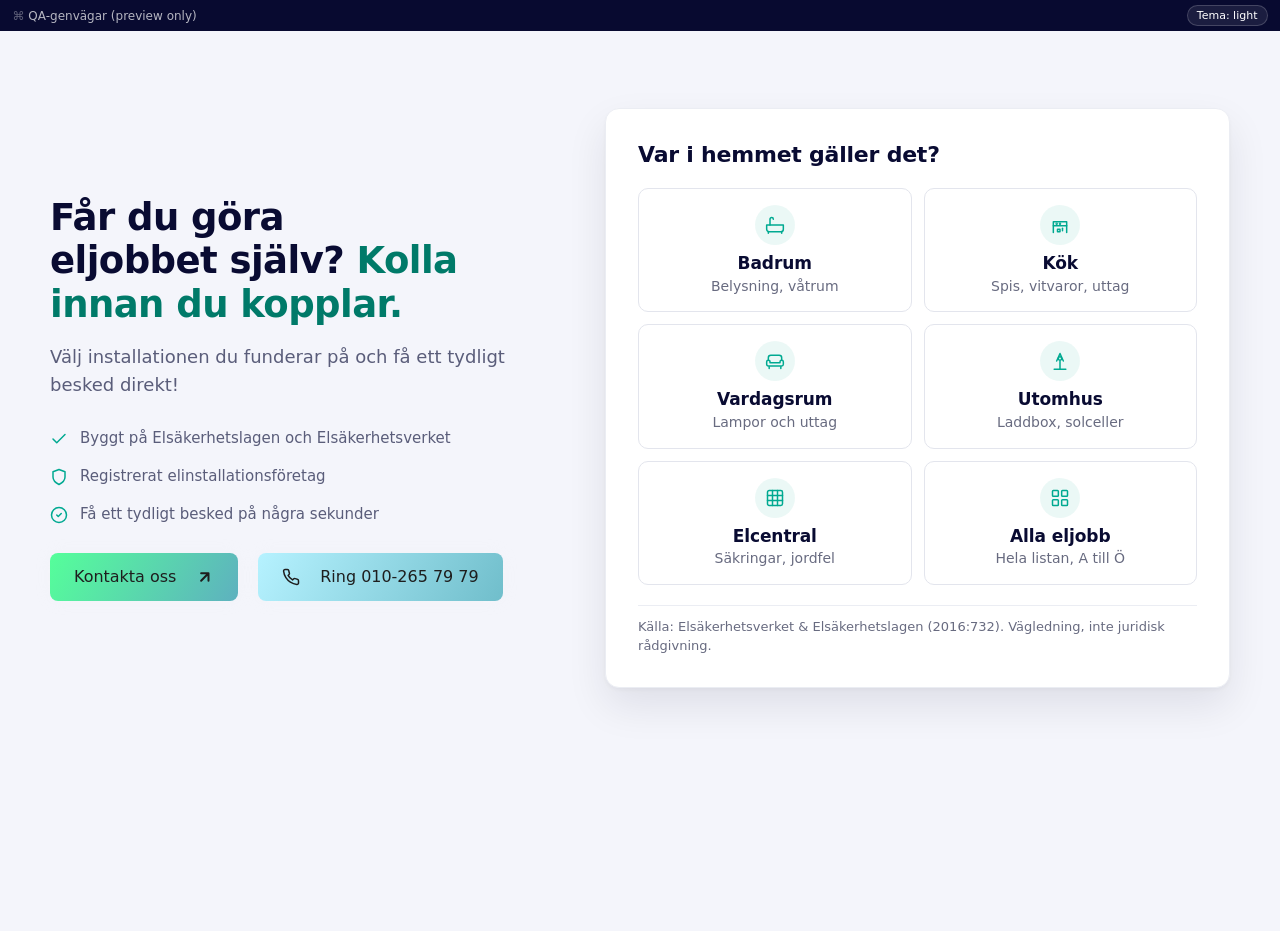
==== commit 82a06dbe: "Elkollen v7.2.1: direct red verdicts, true ampy.se buttons, whitespace model Owner feedback round on" ====
--- a/preview/hero.html
+++ b/preview/hero.html
@@ -6,7 +6,7 @@
   <title>Får du göra eljobbet själv? | Elkollen, Ampy</title>
   <meta name="description" content="Välj eljobbet du funderar på och få ett tydligt besked direkt, byggt på Elsäkerhetslagen." />
 
-  <link rel="stylesheet" href="../assets/behorighetskollen.css?v=710" />
+  <link rel="stylesheet" href="../assets/behorighetskollen.css?v=721" />
 
   <style>
     /* ====================================================================
@@ -26,7 +26,7 @@
     /* PREVIEW ONLY: the QA bar is a sticky ~4.4rem header, so tell the tool's
        scroll-anchor to land the card below it. In production Bricks sets
        --ampy-header-h to the real sticky-header height (0 if none). Never ships. */
-    :root { --ampy-header-h: 4.4rem; }
+    :root { --ampy-header-h: 44px; } /* px, not rem: the JS reads it with parseFloat */
     body {
       margin: 0;
       font-family: 'Outfit', system-ui, -apple-system, sans-serif;
@@ -110,7 +110,7 @@
         align-items: start;
       }
       .hero__head { position: static; }
-      .hero__foot { margin-top: 3.2rem; } /* was 2.8rem: more air paragraph->bullets */
+      .hero__foot { margin-top: 2.8rem; } /* v7.2 (§5): a touch tighter paragraph->bullets */
     }
 
     /* v7 (H1a): Outfit 600, one size step down, opened leading, wider measure */
@@ -123,8 +123,13 @@
       line-height: 1.18; /* v7.1 (D4): airier */
       letter-spacing: -.015em;
       color: var(--pg-ink);
-      margin: 0 0 2rem;
+      margin: 0 0 1.6rem; /* v7.2 (§5): a touch tighter H1->paragraph */
       text-wrap: balance;
+    }
+    /* v7.2 (QC): tablet step-down — the left column narrows to ~272-330px in the
+       768-1023 split, where the desktop H1 size wraps to 4+ lines. */
+    @media (min-width: 768px) and (max-width: 1023px) {
+      .hero__h1 { font-size: clamp(2.8rem, 3.4vw, 3.4rem); }
     }
     .hero__h1-key { color: var(--pg-teal-strong); }
     .hero__sub {
@@ -138,35 +143,32 @@
     .hero__trust li { display:flex; align-items:flex-start; gap:1.2rem; font-size:1.5rem; line-height:1.45; font-weight:500; color: var(--pg-ink-2); }
     .hero__trust svg { width:1.8rem; height:1.8rem; min-width:1.8rem; margin-top:.2rem; color: var(--pg-teal); flex-shrink:0; }
 
-    /* v7.1 (D3): TWO gradient hero buttons, both themes. The gradient is the
-       conversion element — the SAME gradient in both A/B arms; only the shadow
-       adapts per stage (preserves a fair A/B). 8px radius, dark ink. */
-    .hero__actions { display:flex; flex-wrap:wrap; gap:1.2rem; align-items:center; }
+    /* v7.2 (§4): TRUE ampy.se 1:1 button recipe (recovered from the v5/v6
+       hero's .ampy-btn): gradient fill, NO border, soft white glow shadow,
+       Outfit 400, fluid type + padding, icon pushed to the edge via
+       justify-content:space-between + 2rem gap. SAME buttons in both A/B arms;
+       only the dark stage swaps the glow for a plain elevation shadow. */
+    .hero__actions { display:flex; flex-wrap:wrap; gap:2rem; align-items:center; }
     .hero__btn {
       box-sizing:border-box; /* width:100% on mobile must include the padding */
-      display:inline-flex; align-items:center; justify-content:center; gap:1rem;
-      min-height:4.8rem; padding:1.4rem 2.4rem; border-radius:8px;
-      font-family:'Outfit', system-ui, sans-serif; font-size:1.6rem; line-height:1.2;
-      text-decoration:none; white-space:nowrap; border:1px solid transparent;
-      transition: filter 150ms ease, box-shadow 150ms ease, transform 150ms ease;
-    }
-    .hero__btn svg { flex-shrink:0; }
-    .hero__btn:active { transform: translateY(1px); }
+      display:inline-flex; align-items:center; justify-content:space-between; gap:2rem;
+      min-height:4.4rem; /* >=44px tap target at every width */
+      padding: clamp(1.02rem, calc(0.39vw + 0.9rem), 1.4rem) clamp(2rem, calc(2rem + 0.0044 * (100vw - 380px)), 2.4rem);
+      border:0; border-radius:8px;
+      box-shadow: 0 0 16px 0 rgba(241,241,241,0.23);
+      font-family:'Outfit', system-ui, sans-serif;
+      font-size: clamp(1.4rem, calc(0.21vw + 1.33rem), 1.6rem);
+      font-weight:400; line-height:1.2; color:#1e1e1e;
+      text-decoration:none; white-space:nowrap; cursor:pointer;
+      transition: opacity 150ms ease, box-shadow 150ms ease;
+    }
+    .hero__btn svg { flex-shrink:0; color:#1e1e1e; }
+    .hero__btn:hover { opacity:.92; box-shadow: 0 0 20px 0 rgba(9,11,50,.10); }
     .hero__btn:focus-visible { outline:2px solid rgb(0,169,145); outline-offset:2px; }
-    /* PRIMARY "Kontakta oss" — green->teal gradient, dark ink, trailing arrow */
-    .hero__btn--primary {
-      font-weight:600; color:#1e1e1e;
-      background: linear-gradient(120deg, #55ff9a 0%, #5eb1bf 100%);
-    }
-    .hero__btn--primary svg { color:#1e1e1e; }
-    .hero__btn--primary:hover { filter:saturate(1.06) brightness(1.03); }
-    /* SECONDARY "Ring ..." — cyan gradient, dark ink, leading phone icon */
-    .hero__btn--secondary {
-      font-weight:600; color:#1e1e1e;
-      background: linear-gradient(120deg, #b6f2ff 0%, #70becb 100%);
-    }
-    .hero__btn--secondary svg { color:#1e1e1e; }
-    .hero__btn--secondary:hover { filter:saturate(1.06) brightness(1.03); }
+    /* PRIMARY "Kontakta oss" — green->teal gradient, trailing arrow */
+    .hero__btn--primary { background-image: linear-gradient(120deg, #55ff9a 0%, #5eb1bf 100%); }
+    /* SECONDARY "Ring ..." — cyan gradient, leading phone icon */
+    .hero__btn--secondary { background-image: linear-gradient(120deg, #b6f2ff 0%, #70becb 100%); }
 
     /* Mobile-only foot pieces (hidden on desktop) */
     .hero__foot-ask { display:none; }
@@ -192,7 +194,11 @@
       .hero__foot { margin-top: 0.4rem; }
       .hero { padding: 2.4rem 0 4rem; }
       .wrap { padding: 0 1.6rem; }
-      .hero__h1 { font-size: clamp(2.9rem, 8vw, 3.2rem); line-height: 1.15; letter-spacing: -.012em; margin: 0 0 1.2rem; }
+      /* v7.2 (§6): two lines total. "Får du göra eljobbet själv?" must hold ONE
+         line at 375px (343px content width): measured with real Outfit 600 at
+         -.012em, 3.0rem = 346.8px (wraps) but 2.8rem = 323.7px (fits); the 7.4vw
+         slope keeps the fit down to 320px (2.4rem floor = 277.5px vs 288px). */
+      .hero__h1 { font-size: clamp(2.4rem, 7.4vw, 2.8rem); line-height: 1.15; letter-spacing: -.012em; margin: 0 0 1.2rem; }
       /* v7.1 (M1): the teal sentence gets its own line so the two colours never share one. */
       .hero__h1-key { display: block; margin-top: 0.2rem; }
       .hero__sub { font-size: 1.6rem; line-height: 1.5; max-width: none; }
@@ -205,8 +211,9 @@
         font-size: 1.5rem; font-weight: 600; line-height: 1.4;
         color: var(--pg-ink); text-align: center; margin: 0 0 1.2rem;
       }
-      .hero__actions { flex-direction: column; gap: 1rem; }
-      .hero__btn { width: 100%; }
+      /* v7.2 (§4): full-width stacked; label+icon grouped centered (not split) */
+      .hero__actions { flex-direction: column; gap: 1.2rem; }
+      .hero__btn { width: 100%; max-width: 100%; justify-content: center; gap: 1.2rem; }
     }
 
     /* ====================================================================
@@ -214,13 +221,8 @@
        card floats and the verdict reveal is the payoff.
        ==================================================================== */
     .elkollen-root[data-hero-theme="light"] .hero { background: transparent; }
-    /* v7.1 (D3): light-theme seating — the gradient stays; only the shadow adapts. */
-    .elkollen-root[data-hero-theme="light"] .hero__btn--primary {
-      box-shadow: 0 6px 18px rgba(94,177,191,.30), 0 1px 2px rgba(11,13,42,.06);
-    }
-    .elkollen-root[data-hero-theme="light"] .hero__btn--secondary {
-      box-shadow: 0 4px 14px rgba(112,190,203,.24), 0 1px 2px rgba(11,13,42,.05);
-    }
+    /* v7.2 (§4): no light-theme button seating — the base 1:1 ampy.se recipe
+       (gradient + soft white glow, no border) applies untouched. */
     /* Card float (chrome-only: the block wrapper shadow; interior untouched) */
     .elkollen-root[data-hero-theme="light"] .ampy-bk--hero .ampy-bk__block {
       box-shadow: 0 2px 4px rgba(11,13,42,.04), 0 18px 40px rgba(11,13,42,.09);
@@ -279,16 +281,11 @@
     }
     /* Keep the H1 keyword legible on near-black (brighter teal) */
     .elkollen-root[data-hero-theme="dark"] .hero__h1-key { color: var(--pg-teal); }
-    /* v7.1 (D3): dark-theme seating — the SAME gradient (never a ghost); the glow
-       ties into the aurora so the bright gradient reads premium on near-black,
-       not washed out. Dark ink is kept (set on the base rule). */
-    .elkollen-root[data-hero-theme="dark"] .hero__btn--primary {
-      box-shadow: 0 8px 24px rgba(0,0,0,.48), 0 0 34px -8px rgba(94,255,154,.42);
-      border-color: rgba(255,255,255,.14);
-    }
-    .elkollen-root[data-hero-theme="dark"] .hero__btn--secondary {
-      box-shadow: 0 6px 20px rgba(0,0,0,.42), 0 0 26px -10px rgba(112,190,203,.38);
-      border-color: rgba(255,255,255,.12);
+    /* v7.2 (§4): dark-theme seating — the SAME 1:1 buttons (no border, no
+       coloured glow ring); only a soft elevation shadow lifts them off the
+       near-black stage. Dark ink is kept (set on the base rule). */
+    .elkollen-root[data-hero-theme="dark"] .hero__btn {
+      box-shadow: 0 8px 24px rgba(0,0,0,.45);
     }
     /* Teal-tint disc behind each trust check (dark polish) */
     .elkollen-root[data-hero-theme="dark"] .hero__trust svg {
@@ -318,7 +315,7 @@
       <nav aria-label="Genvägar">
         <a href="./hero.html">Hero / start</a>
         <a href="./hero.html?jobb=byta-vagguttag">Fråga (scenario)</a>
-        <a href="./hero.html?jobb=laddbox">Fråga (gissning)</a>
+        <a href="./hero.html?jobb=laddbox">Besked direkt (fast röd)</a>
         <a href="./hero.html?jobb=byta-vagguttag&amp;svar=0">Besked grön</a>
         <a href="./hero.html?jobb=golvvarme&amp;svar=1">Besked röd</a>
         <a href="./index.html">← gamla layouten</a>
@@ -380,7 +377,7 @@
     </header>
   </div>
 
-  <script src="../assets/behorighetskollen.js?v=710"></script>
+  <script src="../assets/behorighetskollen.js?v=721"></script>
   <!-- Prototype-only theme toggle (never ships). Flips the A/B fork point. -->
   <script>
     (function () {
@@ -399,7 +396,7 @@
        truth so an owner copy swap never touches code. -->
   <script>
     (function () {
-      fetch('../data/behorighetskollen-data.json?v=710', { credentials: 'same-origin' })
+      fetch('../data/behorighetskollen-data.json?v=721', { credentials: 'same-origin' })
         .then(function (r) { return r.ok ? r.json() : null; })
         .then(function (data) {
           var hero = data && data.meta && data.meta.hero;
--- a/assets/behorighetskollen.css
+++ b/assets/behorighetskollen.css
@@ -1,9 +1,10 @@
 /* ============================================================================
    Elkollen v7 — the 4-slide funnel.
    Slide 1: heading + six identical room tiles. Slide 2: one neutral job list
-   (no verdict grouping). Slide 3: the choice step (every job is conditional).
-   Slide 4: refined verdict (kicker + headline + merged law box + tabs + one
-   CTA hierarchy for every verdict).
+   (no verdict grouping). Slide 3: the choice step (conditional jobs only;
+   v7.2: the 10 direct-verdict jobs go straight from the list to the verdict).
+   Slide 4: refined verdict (board + tabs + one CTA hierarchy for every
+   verdict, the CTA stack pinned to the card floor).
 
    Typography is OUTFIT-ONLY (weight-led: 400 body, 500 interactive, 600
    headings, 700 reserved for the verdict headline). Plus Jakarta Sans is
@@ -40,10 +41,6 @@
   --action-primary-text: rgb(0, 110, 94);
   --action-primary-strong: rgb(0, 122, 105);
   --focus-ring: 0 0 0 3px rgba(0, 169, 145, 0.25);
-
-  /* v7.1 (§4A/§4B): sticky site-header height hook. Bricks overrides this to its
-     real header px so the tool card anchors BELOW it; 0 in the static prototype. */
-  --ampy-header-h: 0px;
 
   /* Leafier green, deliberately warmer than the teal --action-primary so the
      "green = you may do it yourself" verdict never reads as the teal "hire us"
@@ -98,6 +95,7 @@
   --fs-15: 1.5rem;  /* secondary body: tips, rows mobile, tabs, lead intro */
   --fs-16: 1.6rem;  /* primary body + ALL buttons + ALL inputs (iOS 16px floor) */
   --fs-17: 1.7rem;  /* summary desktop, tile labels desktop */
+  --fs-18: 1.8rem;  /* verdict board mobile (v7.2) */
   --fs-20: 2.0rem;  /* card/question/lead headings mobile, success h2 */
   --fs-22: 2.2rem;  /* card/question/lead headings desktop */
   --fs-24: 2.4rem;  /* verdict headline mobile */
@@ -212,7 +210,7 @@
   font-family: 'Outfit', system-ui, sans-serif;
   font-size: var(--fs-14);
   font-weight: 600;
-  color: var(--text-secondary);
+  color: var(--text-primary);
   min-width: 0;
   overflow: hidden;
   text-overflow: ellipsis;
@@ -226,7 +224,7 @@
    here (the choice step must not leak the answer). */
 .ampy-bk__q-kicker {
   font-family: 'Outfit', system-ui, sans-serif;
-  font-size: 1.1rem;
+  font-size: var(--fs-12);
   font-weight: 600;
   letter-spacing: 0.12em;
   text-transform: uppercase;
@@ -415,8 +413,9 @@
 .ampy-bk__verdict-src {
   display: inline-flex;
   align-items: center;
-  gap: 0.5rem;
-  margin-top: var(--space-3);
+  gap: var(--space-2);
+  margin-top: var(--space-2);
+  padding: var(--space-2) 0; /* >=24px effective tap target for the external link */
   font-family: 'Outfit', system-ui, sans-serif;
   font-size: var(--fs-12);
   font-weight: 400;
@@ -471,9 +470,17 @@
 /* ============================================================================
    FÖRKLARING TAB — summary + ✓/✗ contrast rows + caveat notice (green)
    ============================================================================ */
-/* v7.1 (M6): indent the tab panel inward, clearing the full-height accent rule. */
-.ampy-bk__tab-body { display: block; padding-left: var(--space-4); }
+/* v7.1 (M6): indent the tab panel inward, clearing the full-height accent rule.
+   v7.2 (§7): margin-bottom 2rem = the guaranteed minimum gap before the pinned
+   CTA zone (collapses with the tab content's own last margin, never stacks). */
+.ampy-bk__tab-body { display: block; padding-left: var(--space-4); margin-bottom: var(--space-9); }
 @media (max-width: 767px) { .ampy-bk__tab-body { padding-left: var(--space-5); } }
+
+/* v7.2 (§7): the verdict CTA stack (note + primary + secondary) pins to the
+   card floor on BOTH desktop and mobile — remaining slack sits inside the
+   layout above it, never as dead space under the CTAs. In the embedded layout
+   (no min-height) the auto margin simply resolves to 0. */
+.ampy-bk__cta-zone { margin-top: auto; }
 
 .ampy-bk__summary {
   font-family: 'Outfit', system-ui, sans-serif;
@@ -517,10 +524,12 @@
   margin: 0;
 }
 
-/* Caveat notice — green only. Amber accent, square corners. */
+/* Caveat notice — green only. Amber accent, square corners.
+   v7.2 (§8): align-items center so the ⚠ icon centers against the text block
+   when it wraps to two lines on mobile (desktop single-line reads the same). */
 .ampy-bk__caveat {
   display: flex;
-  align-items: flex-start;
+  align-items: center;
   gap: var(--space-4);
   border-left: 3px solid rgb(186, 117, 23);
   border-radius: 0;
@@ -596,8 +605,10 @@
    CTA (v7, F3) — ONE hierarchy on every verdict: solid teal advice CTA on top,
    outline "Läs mer om ..." below. Green adds a framing line above the pair.
    ============================================================================ */
+/* v7.2 (§7): breathing room around the green framing line ("Vill du
+   dubbelkolla ..."), which sat cramped against the tab body and the CTA. */
 .ampy-bk__cta-note {
-  margin: 0 0 var(--space-4);
+  margin: var(--space-9) 0 var(--space-5);
   font-family: 'Outfit', system-ui, sans-serif;
   font-size: var(--fs-13);
   font-weight: 400;
@@ -812,7 +823,7 @@
   -webkit-appearance: none;
   appearance: none;
   font-family: 'Outfit', system-ui, sans-serif;
-  font-size: 1.6rem; /* 16px floor so iOS Safari doesn't auto-zoom on focus */
+  font-size: var(--fs-16); /* 16px floor so iOS Safari doesn't auto-zoom on focus */
   font-weight: 400;
   /* Matches the lead-form inputs (one input component, one size). */
   padding: var(--space-4) var(--space-5) var(--space-4) calc(var(--space-5) + 1.6rem + var(--space-3));
@@ -1065,11 +1076,11 @@
 }
 @media (max-width: 767px) {
   .ampy-bk--hero .ampy-bk__block {
-    /* v7.1 (M3): fill the small-viewport minus the Bricks sticky header + a
-       3.2rem breathing gap, with a 52rem floor so short slides never collapse.
-       This is what keeps the H1/paragraph/foot out of view while on the tool.
-       svh (small-viewport) is stable when the mobile URL bar shows/hides. */
-    min-height: max(52rem, calc(100svh - var(--ampy-header-h, 0px) - 3.2rem));
+    /* v7.2 (§7): the svh fill is gone (it manufactured dead space under the
+       source line / CTAs on tall phones). A plain 50rem floor + the pinned
+       bottom elements (source line on S1/S2, CTA zone on the verdict) put the
+       slack INSIDE the slide instead of trailing below it. */
+    min-height: 50rem;
     /* v7: 16px side padding buys one extra word per line at 375px */
     padding: var(--space-9) var(--space-7);
   }
@@ -1133,8 +1144,14 @@
 .ampy-bk__drawer-back:hover { text-decoration: underline; text-underline-offset: 3px; }
 .ampy-bk__drawer-back:focus-visible { outline: 2px solid var(--border-focus); outline-offset: 2px; border-radius: var(--radius-sm); }
 
-/* Verdict headline block rhythm in hero (16px to the law box / tabs) */
+/* Verdict headline block rhythm in hero (16px to the tabs) */
 .ampy-bk--hero .ampy-bk__judgment { margin-bottom: var(--space-7); }
+@media (min-width: 768px) {
+  /* v7.2 (§7): with the CTA stack pinned to the card floor, give the desktop
+     verdict a touch more top rhythm — crumb->board and board->tabs each +4px. */
+  .ampy-bk--hero .ampy-bk__block[data-verdict] .ampy-bk__crumb { margin-bottom: var(--space-8); }
+  .ampy-bk--hero .ampy-bk__block[data-verdict] .ampy-bk__judgment { margin-bottom: var(--space-9); }
+}
 
 /* ============================================================================
    ROOM-GRID ENTRY (hero, Version-3) — shared, theme-agnostic
@@ -1244,13 +1261,11 @@
   .ampy-bk__roomtile-chip svg { width: 1.8rem; height: 1.8rem; }
 }
 
-/* Pin the source line to the card floor so the desktop card never reads half-empty */
+/* Pin the source line to the card floor so the card never reads half-empty.
+   v7.2 (§7): auto-pinned on BOTH desktop and mobile again — with the mobile svh
+   fill gone (plain 50rem floor) the pin no longer shoves it far down, and the
+   roomgrid's 2rem margin-bottom guarantees it never collides with the tiles. */
 .ampy-bk--hero .ampy-bk__source-line { margin-top: auto; }
-@media (max-width: 767px) {
-  /* v7.1 (M2): unpin from the floor on mobile (the tall fill would shove it far
-     down); a fixed 20px gap keeps tiles->source symmetric with heading->tiles. */
-  .ampy-bk--hero .ampy-bk__source-line { margin-top: var(--space-9); }
-}
 
 /* Required-field asterisk (small, black) */
 .ampy-bk__req { color: #000; margin-left: 0.2rem; }
@@ -1284,9 +1299,12 @@
 }
 /* Retire the 3px judgment sliver — the full-height rule replaces it */
 .ampy-bk--hero .ampy-bk__block[data-verdict] .ampy-bk__judgment-accent { display: none; }
-.ampy-bk__block[data-verdict="green"]  { --verdict-accent: rgb(15, 110, 86);  --verdict-wash: rgba(15, 110, 86, 0.07);  --verdict-board-bg: rgba(15, 110, 86, 0.08); }
-.ampy-bk__block[data-verdict="red"]    { --verdict-accent: rgb(122, 22, 35);  --verdict-wash: rgba(214, 64, 64, 0.07);  --verdict-board-bg: rgba(214, 64, 64, 0.06); }
-.ampy-bk__block[data-verdict="yellow"] { --verdict-accent: rgb(135, 101, 7);  --verdict-wash: rgba(245, 175, 25, 0.09);  --verdict-board-bg: rgba(245, 175, 25, 0.08); }
+/* v7.2 (§3): --verdict-board-border is a SOFTENED, semi-transparent take on the
+   accent used only for the board's hairline (the full-strength --verdict-accent
+   stays on the rule, icons and tab indicator). */
+.ampy-bk__block[data-verdict="green"]  { --verdict-accent: rgb(27, 132, 71);  --verdict-wash: rgba(54, 178, 92, 0.08);  --verdict-board-bg: rgba(54, 178, 92, 0.10);  --verdict-board-border: rgba(27, 132, 71, 0.45); } /* leafy family, never reads as the teal CTA */
+.ampy-bk__block[data-verdict="red"]    { --verdict-accent: rgb(122, 22, 35);  --verdict-wash: rgba(214, 64, 64, 0.07);  --verdict-board-bg: rgba(214, 64, 64, 0.06);  --verdict-board-border: rgba(150, 40, 50, 0.4); }
+.ampy-bk__block[data-verdict="yellow"] { --verdict-accent: rgb(135, 101, 7);  --verdict-wash: rgba(245, 175, 25, 0.09);  --verdict-board-bg: rgba(245, 175, 25, 0.08);  --verdict-board-border: rgba(135, 101, 7, 0.4); }
 /* Interior wash: top-anchored, fades to white (never dark) */
 .ampy-bk--hero .ampy-bk__block[data-verdict]::after {
   content: '';
@@ -1303,19 +1321,21 @@
 }
 /* v7.1 (D5c): the verdict label returns to a bordered green/red "board" (owner:
    the old bordered treatment beat the giant plain headline). The icon is back.
-   The drama still lives in the full-height accent rule + top wash. */
+   The drama still lives in the full-height accent rule + top wash.
+   v7.2 (§3): softened 1px tinted hairline (was a 1.5px full-accent border that
+   read black/heavy), one type step up, padding grown proportionally. */
 .ampy-bk--hero .ampy-bk__badge {
   display: inline-flex;
   align-items: center;
   gap: var(--space-3);
-  padding: var(--space-5) var(--space-6);
-  border: 1.5px solid var(--verdict-accent);
+  padding: var(--space-6) var(--space-8);
+  border: 1px solid var(--verdict-board-border, var(--verdict-accent));
   border-radius: var(--radius-md);
   background: var(--verdict-board-bg);
   color: var(--text-primary);
   font-family: 'Outfit', system-ui, sans-serif;
   font-weight: 700;
-  font-size: var(--fs-20);
+  font-size: var(--fs-22);
   line-height: 1.2;
   letter-spacing: -0.01em;
   max-width: 100%;
@@ -1329,7 +1349,8 @@
   color: var(--verdict-accent);
 }
 @media (max-width: 767px) {
-  .ampy-bk--hero .ampy-bk__badge { font-size: var(--fs-15); padding: var(--space-4) var(--space-5); }
+  /* v7.2 (§3): +3px type on mobile too, padding grown in step. */
+  .ampy-bk--hero .ampy-bk__badge { font-size: var(--fs-18); padding: var(--space-5) var(--space-7); }
 }
 /* The lead form sets no data-verdict, so the wash/rule never fire there. */
 
@@ -1388,23 +1409,16 @@
   width: 100%; min-height: 4.8rem; padding: var(--space-4) var(--space-5);
   /* 16px floor: iOS Safari auto-zooms on focus for inputs < 16px (the embedded
      layout's --fs-15 is 15px), so pin to 1.6rem to prevent the zoom jump. */
-  font-family: 'Outfit', system-ui, sans-serif; font-size: 1.6rem; color: var(--text-primary);
+  font-family: 'Outfit', system-ui, sans-serif; font-size: var(--fs-16); color: var(--text-primary);
   background: var(--bg-primary); border: 1px solid var(--border-default); border-radius: var(--radius-md);
   transition: border-color 150ms ease, box-shadow 150ms ease;
 }
 .ampy-bk__lead-input:focus { outline: none; border-color: var(--border-focus); box-shadow: var(--focus-ring); }
 .ampy-bk__lead-hp { position: absolute; left: -9999px; width: 1px; height: 1px; opacity: 0; }
-.ampy-bk__lead-consent {
-  display: flex; align-items: flex-start; gap: var(--space-3);
-  margin: var(--space-7) 0 0; font-size: var(--fs-13); line-height: 1.5; color: var(--text-secondary);
-}
-.ampy-bk__lead-check { margin-top: 0.3rem; width: 1.8rem; height: 1.8rem; flex-shrink: 0; accent-color: var(--action-primary); }
-.ampy-bk__lead-consent label { cursor: pointer; }
-.ampy-bk__lead-consent a { color: var(--action-primary-text); text-decoration: underline; text-underline-offset: 2px; }
 .ampy-bk__lead-error { margin: var(--space-3) 0 0; font-size: var(--fs-14); font-weight: 500; color: var(--state-error); }
 .ampy-bk__lead-error[hidden] { display: none; }
 .ampy-bk__lead-submit { margin: var(--space-7) 0 0; min-height: 4.8rem; }
-.ampy-bk__lead-submit:disabled { background: rgba(0,122,105,0.7); border-color: rgba(0,122,105,0.7); color: var(--text-inverse); cursor: default; }
+.ampy-bk__lead-submit:disabled { background: var(--action-primary-strong); border-color: var(--action-primary-strong); color: var(--text-inverse); cursor: default; }
 .ampy-bk__lead-success { text-align: center; padding: var(--space-7) var(--space-4); }
 .ampy-bk__lead-success-icon {
   display: inline-flex; align-items: center; justify-content: center;
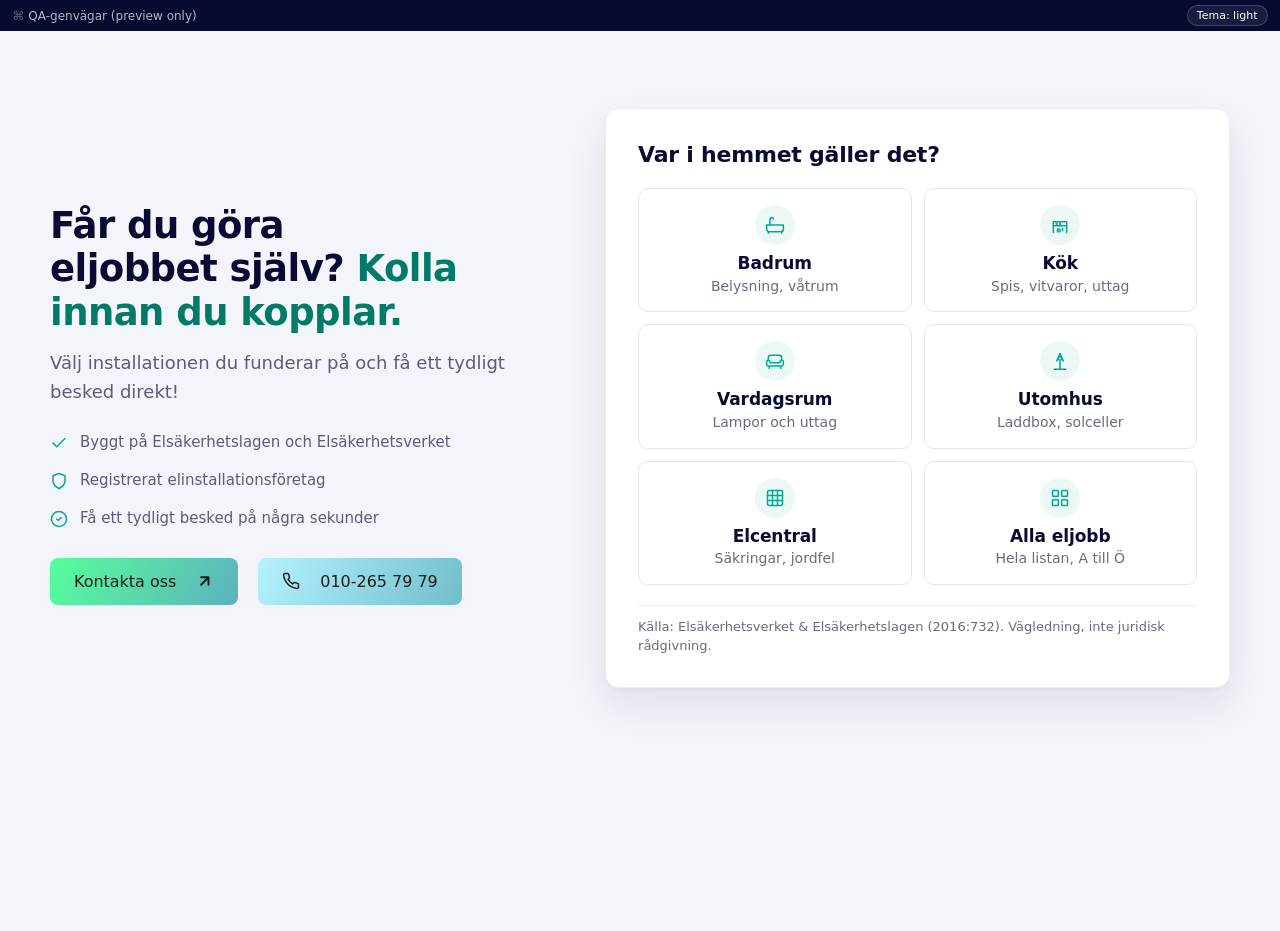
==== commit 1d19a69d: "Elkollen v7.3.1: pinned left column, tighter mobile, phone-only CTA Owner polish round on v7.2: - De" ====
--- a/preview/hero.html
+++ b/preview/hero.html
@@ -6,7 +6,7 @@
   <title>Får du göra eljobbet själv? | Elkollen, Ampy</title>
   <meta name="description" content="Välj eljobbet du funderar på och få ett tydligt besked direkt, byggt på Elsäkerhetslagen." />
 
-  <link rel="stylesheet" href="../assets/behorighetskollen.css?v=721" />
+  <link rel="stylesheet" href="../assets/behorighetskollen.css?v=731" />
 
   <style>
     /* ====================================================================
@@ -94,12 +94,13 @@
     .hero__tool { grid-area: tool; }
     .hero__foot { grid-area: foot; align-self: start; }
     @media (min-width: 768px) {
-      /* v7.1 (D4): vertically center the left column against the card via a
-         4-row grid (spacer / head / foot / spacer), held stable by the card's
-         56rem min-height. Sticky is removed — centering + the card floor hold it. */
+      /* v7.3 (owner): the left column is PINNED, not re-centered. The top spacer
+         is a FIXED 9.6rem (matching its home-view centered position on the 56rem
+         card), so even when the right card grows taller between slides the left
+         column stays exactly where it started. The bottom 1fr just absorbs slack. */
       .hero__grid {
         grid-template-columns: minmax(38rem, 44fr) minmax(46rem, 56fr);
-        grid-template-rows: 1fr auto auto 1fr;
+        grid-template-rows: 9.6rem auto auto 1fr;
         grid-template-areas:
           ".    tool"
           "head tool"
@@ -110,7 +111,7 @@
         align-items: start;
       }
       .hero__head { position: static; }
-      .hero__foot { margin-top: 2.8rem; } /* v7.2 (§5): a touch tighter paragraph->bullets */
+      .hero__foot { margin-top: 2.6rem; } /* v7.3 (D2): 2px tighter paragraph->bullets */
     }
 
     /* v7 (H1a): Outfit 600, one size step down, opened leading, wider measure */
@@ -123,7 +124,7 @@
       line-height: 1.18; /* v7.1 (D4): airier */
       letter-spacing: -.015em;
       color: var(--pg-ink);
-      margin: 0 0 1.6rem; /* v7.2 (§5): a touch tighter H1->paragraph */
+      margin: 0 0 1.4rem; /* v7.3 (D2): 2px tighter H1->paragraph */
       text-wrap: balance;
     }
     /* v7.2 (QC): tablet step-down — the left column narrows to ~272-330px in the
@@ -369,7 +370,7 @@
           <p class="hero__foot-ask" id="hero-foot-ask">Hellre prata med en elektriker direkt?</p>
           <div class="hero__actions">
             <a class="hero__btn hero__btn--primary" id="hero-btn-primary" href="https://ampy.se/offert/"><span id="hero-btn-primary-label">Kontakta oss</span><svg xmlns="http://www.w3.org/2000/svg" width="18" height="18" viewBox="0 0 18 18" fill="none" aria-hidden="true"><path d="M5.13916 12.75L12.4808 5.25M12.4808 5.25H5.13916M12.4808 5.25V12.75" stroke="currentColor" stroke-width="2" stroke-linecap="round" stroke-linejoin="round"/></svg></a>
-            <a class="hero__btn hero__btn--secondary" id="hero-btn-secondary" href="tel:+46102657979"><svg viewBox="0 0 24 24" width="18" height="18" fill="none" stroke="currentColor" stroke-width="2" stroke-linecap="round" stroke-linejoin="round" aria-hidden="true"><path d="M22 16.92v3a2 2 0 0 1-2.18 2 19.79 19.79 0 0 1-8.63-3.07 19.5 19.5 0 0 1-6-6 19.79 19.79 0 0 1-3.07-8.67A2 2 0 0 1 4.11 2h3a2 2 0 0 1 2 1.72c.127.96.361 1.903.7 2.81a2 2 0 0 1-.45 2.11L8.09 9.91a16 16 0 0 0 6 6l1.27-1.27a2 2 0 0 1 2.11-.45c.907.339 1.85.573 2.81.7A2 2 0 0 1 22 16.92z"/></svg><span id="hero-btn-secondary-label">Ring 010-265 79 79</span></a>
+            <a class="hero__btn hero__btn--secondary" id="hero-btn-secondary" href="tel:+46102657979"><svg viewBox="0 0 24 24" width="18" height="18" fill="none" stroke="currentColor" stroke-width="2" stroke-linecap="round" stroke-linejoin="round" aria-hidden="true"><path d="M22 16.92v3a2 2 0 0 1-2.18 2 19.79 19.79 0 0 1-8.63-3.07 19.5 19.5 0 0 1-6-6 19.79 19.79 0 0 1-3.07-8.67A2 2 0 0 1 4.11 2h3a2 2 0 0 1 2 1.72c.127.96.361 1.903.7 2.81a2 2 0 0 1-.45 2.11L8.09 9.91a16 16 0 0 0 6 6l1.27-1.27a2 2 0 0 1 2.11-.45c.907.339 1.85.573 2.81.7A2 2 0 0 1 22 16.92z"/></svg><span id="hero-btn-secondary-label">010-265 79 79</span></a>
           </div>
         </div>
 
@@ -377,7 +378,7 @@
     </header>
   </div>
 
-  <script src="../assets/behorighetskollen.js?v=721"></script>
+  <script src="../assets/behorighetskollen.js?v=731"></script>
   <!-- Prototype-only theme toggle (never ships). Flips the A/B fork point. -->
   <script>
     (function () {
@@ -396,7 +397,7 @@
        truth so an owner copy swap never touches code. -->
   <script>
     (function () {
-      fetch('../data/behorighetskollen-data.json?v=721', { credentials: 'same-origin' })
+      fetch('../data/behorighetskollen-data.json?v=731', { credentials: 'same-origin' })
         .then(function (r) { return r.ok ? r.json() : null; })
         .then(function (data) {
           var hero = data && data.meta && data.meta.hero;
--- a/assets/behorighetskollen.css
+++ b/assets/behorighetskollen.css
@@ -179,7 +179,7 @@
 }
 @media (max-width: 767px) {
   /* v7.1 (M4): pull the crumb up into the card's top padding on mobile. */
-  .ampy-bk__crumb { margin: calc(var(--space-3) * -1) 0 var(--space-5); }
+  .ampy-bk__crumb { margin: calc(var(--space-4) * -1) 0 var(--space-6); } /* v7.3 (M1): sits higher */
 }
 
 .ampy-bk__crumb-back {
@@ -474,7 +474,7 @@
    v7.2 (§7): margin-bottom 2rem = the guaranteed minimum gap before the pinned
    CTA zone (collapses with the tab content's own last margin, never stacks). */
 .ampy-bk__tab-body { display: block; padding-left: var(--space-4); margin-bottom: var(--space-9); }
-@media (max-width: 767px) { .ampy-bk__tab-body { padding-left: var(--space-5); } }
+@media (max-width: 767px) { .ampy-bk__tab-body { padding-left: var(--space-5); margin-bottom: var(--space-6); } }
 
 /* v7.2 (§7): the verdict CTA stack (note + primary + secondary) pins to the
    card floor on BOTH desktop and mobile — remaining slack sits inside the
@@ -1076,14 +1076,18 @@
 }
 @media (max-width: 767px) {
   .ampy-bk--hero .ampy-bk__block {
-    /* v7.2 (§7): the svh fill is gone (it manufactured dead space under the
-       source line / CTAs on tall phones). A plain 50rem floor + the pinned
-       bottom elements (source line on S1/S2, CTA zone on the verdict) put the
-       slack INSIDE the slide instead of trailing below it. */
-    min-height: 50rem;
+    /* v7.3: mobile card is CONTENT-SIZED (no min-height floor). Owner wanted the
+       internal caveat->CTA slack gone; with the scroll-anchor pinning the card
+       top, a content-height card gives tight spacing and no gap above OR below
+       the CTA. A tiny floor only so an ultra-short slide isn't awkward. */
+    min-height: 30rem;
     /* v7: 16px side padding buys one extra word per line at 375px */
-    padding: var(--space-9) var(--space-7);
+    padding: var(--space-7) var(--space-7) var(--space-9);
   }
+  /* v7.3: on mobile the CTA flows right after the content (no floor-pin), so the
+     caveat/tips -> CTA gap is tight; desktop keeps the pin. */
+  .ampy-bk--hero .ampy-bk__block .ampy-bk__cta-zone { margin-top: 0; }
+  .ampy-bk--hero .ampy-bk__block .ampy-bk__source-line { margin-top: var(--space-9); }
 }
 
 /* v7: quick-pick chips, the "Välj rum" dropdown, commonwrap and "Se alla" CSS
@@ -1101,7 +1105,10 @@
 .ampy-bk__drawer > * { animation: ampy-bk-fade 200ms ease both; }
 @media (max-width: 767px) {
   /* Mobile drawer flows in the page (the card min-height is 0 on phones). */
-  .ampy-bk__drawer { max-height: none; overflow: visible; padding-right: 0; }
+  /* v7.3 (M1): pull the list block up on mobile — no top margin, and the back
+     control tucked up into the card padding (44px tap target preserved via padding). */
+  .ampy-bk__drawer { max-height: none; overflow: visible; padding-right: 0; margin-top: 0; }
+  .ampy-bk__drawer-back { min-height: 4rem; margin: calc(var(--space-3) * -1) 0 var(--space-3); }
 }
 
 /* Slide-2 header: room title + helper subtitle above the neutral list */
@@ -1112,7 +1119,7 @@
   line-height: 1.25;
   letter-spacing: -0.01em;
   color: var(--text-primary);
-  margin: 0 0 0.2rem;
+  margin: 0 0 var(--space-3); /* v7.3 (M2): a touch more air title -> subtitle */
 }
 .ampy-bk__drawer-title:focus { outline: none; }
 .ampy-bk__list-subtitle {
@@ -1149,7 +1156,7 @@
 @media (min-width: 768px) {
   /* v7.2 (§7): with the CTA stack pinned to the card floor, give the desktop
      verdict a touch more top rhythm — crumb->board and board->tabs each +4px. */
-  .ampy-bk--hero .ampy-bk__block[data-verdict] .ampy-bk__crumb { margin-bottom: var(--space-8); }
+  .ampy-bk--hero .ampy-bk__block[data-verdict] .ampy-bk__crumb { margin-bottom: var(--space-6); }
   .ampy-bk--hero .ampy-bk__block[data-verdict] .ampy-bk__judgment { margin-bottom: var(--space-9); }
 }
 
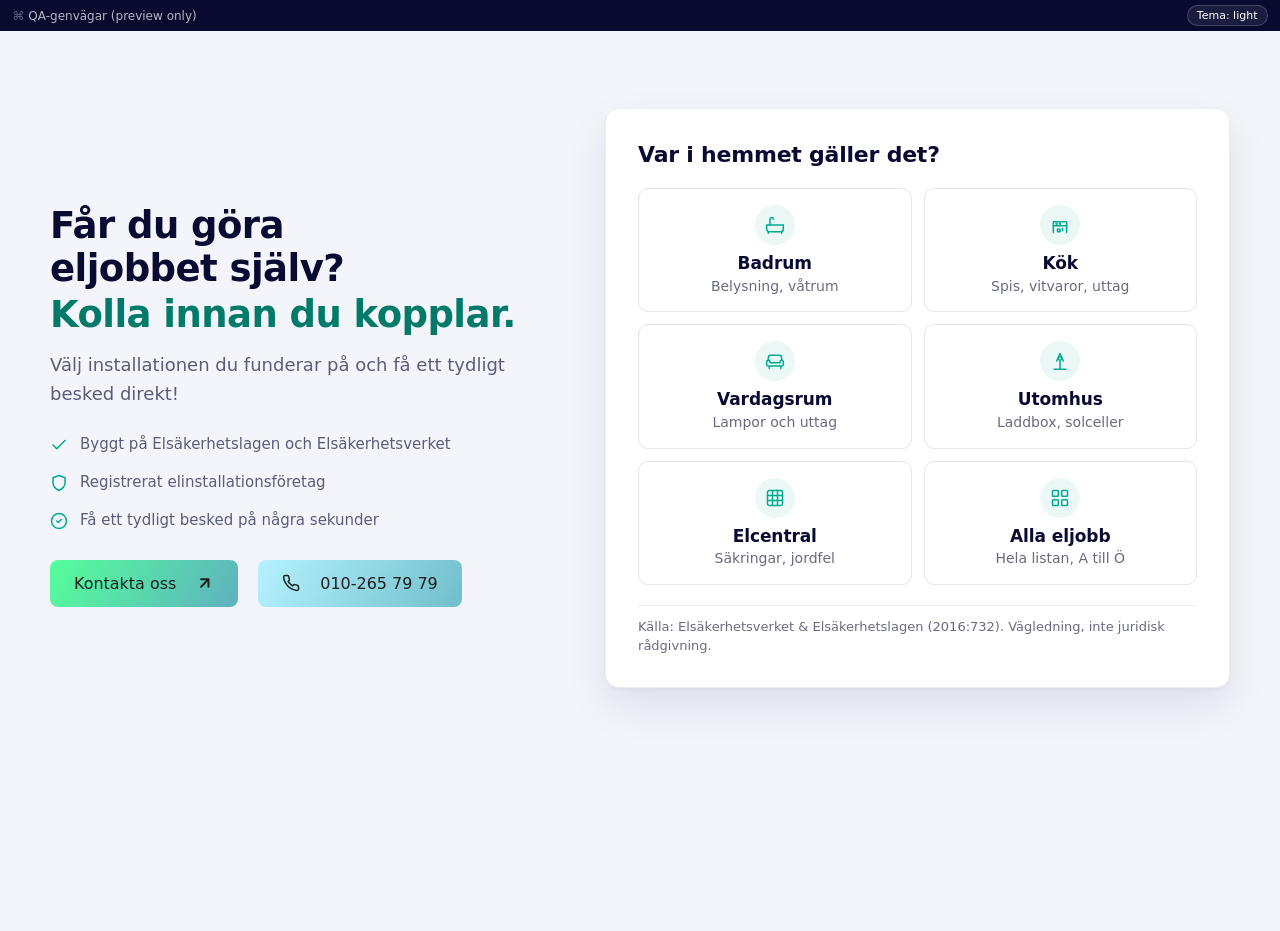
==== commit 82f4a8a6: "Elkollen v7.3.2: fix tablet H1 colour-mixing (make teal-line global) Analysis pass found a real regr" ====
--- a/preview/hero.html
+++ b/preview/hero.html
@@ -6,7 +6,7 @@
   <title>Får du göra eljobbet själv? | Elkollen, Ampy</title>
   <meta name="description" content="Välj eljobbet du funderar på och få ett tydligt besked direkt, byggt på Elsäkerhetslagen." />
 
-  <link rel="stylesheet" href="../assets/behorighetskollen.css?v=731" />
+  <link rel="stylesheet" href="../assets/behorighetskollen.css?v=732" />
 
   <style>
     /* ====================================================================
@@ -132,7 +132,10 @@
     @media (min-width: 768px) and (max-width: 1023px) {
       .hero__h1 { font-size: clamp(2.8rem, 3.4vw, 3.4rem); }
     }
-    .hero__h1-key { color: var(--pg-teal-strong); }
+    /* v7.3.2 (QC): the teal sentence ALWAYS gets its own line (block), so the two
+       H1 colours never share a line at ANY width. Was mobile-only, which let the
+       768-1023 tablet range mix "eljobbet själv? Kolla" on one line. */
+    .hero__h1-key { color: var(--pg-teal-strong); display: block; margin-top: 0.2rem; }
     .hero__sub {
       font-size: 1.8rem;
       line-height: 1.6; /* v7.1 (D4) */
@@ -200,8 +203,7 @@
          -.012em, 3.0rem = 346.8px (wraps) but 2.8rem = 323.7px (fits); the 7.4vw
          slope keeps the fit down to 320px (2.4rem floor = 277.5px vs 288px). */
       .hero__h1 { font-size: clamp(2.4rem, 7.4vw, 2.8rem); line-height: 1.15; letter-spacing: -.012em; margin: 0 0 1.2rem; }
-      /* v7.1 (M1): the teal sentence gets its own line so the two colours never share one. */
-      .hero__h1-key { display: block; margin-top: 0.2rem; }
+      /* v7.1 (M1): teal-sentence-own-line is now global (see base rule); nothing extra here. */
       .hero__sub { font-size: 1.6rem; line-height: 1.5; max-width: none; }
       /* v7 (H1d): the 3 trust bullets hide on mobile — every claim in them
          already lives inside the tool. The compact foot: ask line + stacked
@@ -378,7 +380,7 @@
     </header>
   </div>
 
-  <script src="../assets/behorighetskollen.js?v=731"></script>
+  <script src="../assets/behorighetskollen.js?v=732"></script>
   <!-- Prototype-only theme toggle (never ships). Flips the A/B fork point. -->
   <script>
     (function () {
@@ -397,7 +399,7 @@
        truth so an owner copy swap never touches code. -->
   <script>
     (function () {
-      fetch('../data/behorighetskollen-data.json?v=731', { credentials: 'same-origin' })
+      fetch('../data/behorighetskollen-data.json?v=732', { credentials: 'same-origin' })
         .then(function (r) { return r.ok ? r.json() : null; })
         .then(function (data) {
           var hero = data && data.meta && data.meta.hero;
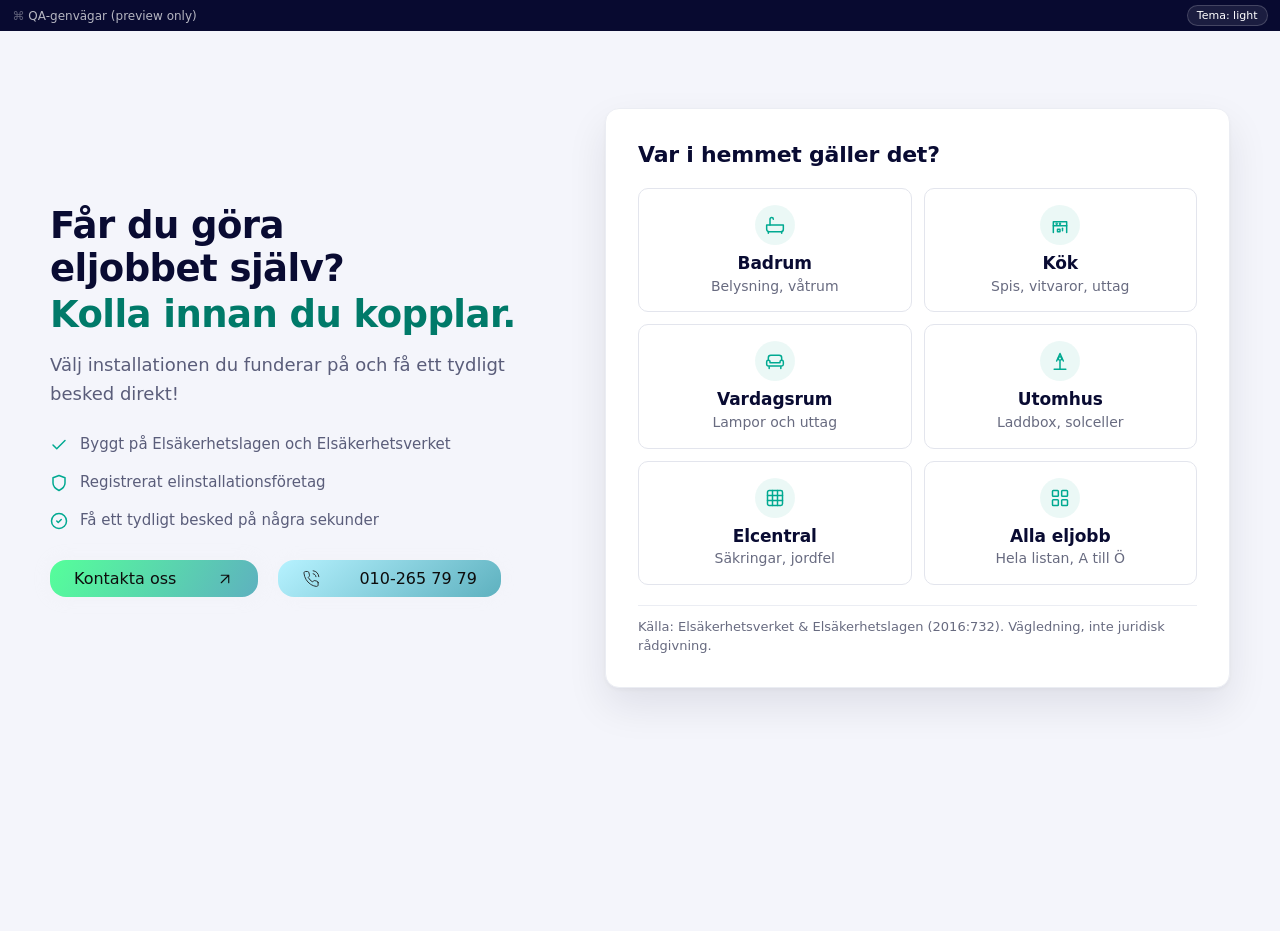
==== commit 2d41b860: "Elkollen v7.3.4: Picasso CTAs, crumb consistency, desktop lead spacing, icon redraws Bundles the uns" ====
--- a/preview/hero.html
+++ b/preview/hero.html
@@ -6,7 +6,7 @@
   <title>Får du göra eljobbet själv? | Elkollen, Ampy</title>
   <meta name="description" content="Välj eljobbet du funderar på och få ett tydligt besked direkt, byggt på Elsäkerhetslagen." />
 
-  <link rel="stylesheet" href="../assets/behorighetskollen.css?v=732" />
+  <link rel="stylesheet" href="../assets/behorighetskollen.css?v=734" />
 
   <style>
     /* ====================================================================
@@ -153,26 +153,31 @@
        justify-content:space-between + 2rem gap. SAME buttons in both A/B arms;
        only the dark stage swaps the glow for a plain elevation shadow. */
     .hero__actions { display:flex; flex-wrap:wrap; gap:2rem; align-items:center; }
+    /* v7.3.3: EXACT ampy.se button recipe from the Picasso reference repo
+       (julius447/Picasso elements/buttons.css, 1:1 with live Bricks 076d6b/395b4f):
+       radius 16px, Outfit 400, ink #0d0d0d, label+icon centered with an apspace-l
+       gap, light glow, translateY(-1px)+saturate hover. Token clamps inlined. */
     .hero__btn {
-      box-sizing:border-box; /* width:100% on mobile must include the padding */
-      display:inline-flex; align-items:center; justify-content:space-between; gap:2rem;
-      min-height:4.4rem; /* >=44px tap target at every width */
-      padding: clamp(1.02rem, calc(0.39vw + 0.9rem), 1.4rem) clamp(2rem, calc(2rem + 0.0044 * (100vw - 380px)), 2.4rem);
-      border:0; border-radius:8px;
-      box-shadow: 0 0 16px 0 rgba(241,241,241,0.23);
+      box-sizing:border-box;
+      display:inline-flex; align-items:center; justify-content:center;
+      gap: clamp(2rem, calc(2.04vw + 1.35rem), 3.96rem);
+      padding: clamp(0.82rem, calc(0.18vw + 0.76rem), 0.99rem) clamp(2rem, calc(2rem + 0.0044 * (100vw - 380px)), 2.4rem);
+      border:0; border-radius:16px;
+      box-shadow: 0 0 16px rgba(241,241,241,0.25);
       font-family:'Outfit', system-ui, sans-serif;
       font-size: clamp(1.4rem, calc(0.21vw + 1.33rem), 1.6rem);
-      font-weight:400; line-height:1.2; color:#1e1e1e;
+      font-weight:400; line-height:1; color:#0d0d0d;
       text-decoration:none; white-space:nowrap; cursor:pointer;
-      transition: opacity 150ms ease, box-shadow 150ms ease;
-    }
-    .hero__btn svg { flex-shrink:0; color:#1e1e1e; }
-    .hero__btn:hover { opacity:.92; box-shadow: 0 0 20px 0 rgba(9,11,50,.10); }
-    .hero__btn:focus-visible { outline:2px solid rgb(0,169,145); outline-offset:2px; }
-    /* PRIMARY "Kontakta oss" — green->teal gradient, trailing arrow */
+      transition: transform 150ms ease, box-shadow 150ms ease, filter 150ms ease;
+    }
+    .hero__btn svg { width: clamp(1.6rem, calc(0.21vw + 1.53rem), 1.8rem); height: clamp(1.6rem, calc(0.21vw + 1.53rem), 1.8rem); flex:0 0 auto; color:#0d0d0d; }
+    .hero__btn:hover { transform: translateY(-1px); box-shadow: 0 6px 20px rgba(94,177,191,0.28); filter: saturate(1.05); }
+    .hero__btn:focus-visible { outline:3px solid #00a991; outline-offset:3px; }
+    /* PRIMARY "Kontakta oss" — green->teal-blue 120deg, arrow-up-right */
     .hero__btn--primary { background-image: linear-gradient(120deg, #55ff9a 0%, #5eb1bf 100%); }
-    /* SECONDARY "Ring ..." — cyan gradient, leading phone icon */
-    .hero__btn--secondary { background-image: linear-gradient(120deg, #b6f2ff 0%, #70becb 100%); }
+    /* SECONDARY phone — light-blue->teal-blue 141deg (Picasso), phone icon stroke #212121 */
+    .hero__btn--secondary { background-image: linear-gradient(141deg, #b6f2ff 0%, #5eb1bf 100%); box-shadow: 0 0 16px rgba(241,241,241,0.23); }
+    .hero__btn--secondary svg { stroke:#212121; color:#212121; }
 
     /* Mobile-only foot pieces (hidden on desktop) */
     .hero__foot-ask { display:none; }
@@ -215,8 +220,8 @@
         color: var(--pg-ink); text-align: center; margin: 0 0 1.2rem;
       }
       /* v7.2 (§4): full-width stacked; label+icon grouped centered (not split) */
-      .hero__actions { flex-direction: column; gap: 1.2rem; }
-      .hero__btn { width: 100%; max-width: 100%; justify-content: center; gap: 1.2rem; }
+      .hero__actions { flex-direction: column; align-items: stretch; gap: 1rem; }
+      .hero__btn { width: 100%; max-width: 100%; padding: clamp(1.28rem, calc(0.73vw + 1.05rem), 1.98rem) clamp(2rem, calc(2.04vw + 1.35rem), 3.96rem); }
     }
 
     /* ====================================================================
@@ -371,8 +376,8 @@
           </ul>
           <p class="hero__foot-ask" id="hero-foot-ask">Hellre prata med en elektriker direkt?</p>
           <div class="hero__actions">
-            <a class="hero__btn hero__btn--primary" id="hero-btn-primary" href="https://ampy.se/offert/"><span id="hero-btn-primary-label">Kontakta oss</span><svg xmlns="http://www.w3.org/2000/svg" width="18" height="18" viewBox="0 0 18 18" fill="none" aria-hidden="true"><path d="M5.13916 12.75L12.4808 5.25M12.4808 5.25H5.13916M12.4808 5.25V12.75" stroke="currentColor" stroke-width="2" stroke-linecap="round" stroke-linejoin="round"/></svg></a>
-            <a class="hero__btn hero__btn--secondary" id="hero-btn-secondary" href="tel:+46102657979"><svg viewBox="0 0 24 24" width="18" height="18" fill="none" stroke="currentColor" stroke-width="2" stroke-linecap="round" stroke-linejoin="round" aria-hidden="true"><path d="M22 16.92v3a2 2 0 0 1-2.18 2 19.79 19.79 0 0 1-8.63-3.07 19.5 19.5 0 0 1-6-6 19.79 19.79 0 0 1-3.07-8.67A2 2 0 0 1 4.11 2h3a2 2 0 0 1 2 1.72c.127.96.361 1.903.7 2.81a2 2 0 0 1-.45 2.11L8.09 9.91a16 16 0 0 0 6 6l1.27-1.27a2 2 0 0 1 2.11-.45c.907.339 1.85.573 2.81.7A2 2 0 0 1 22 16.92z"/></svg><span id="hero-btn-secondary-label">010-265 79 79</span></a>
+            <a class="hero__btn hero__btn--primary" id="hero-btn-primary" href="https://ampy.se/offert/"><span id="hero-btn-primary-label">Kontakta oss</span><svg viewBox="0 0 16 16" fill="none" aria-hidden="true"><path d="M4.66406 11.3333L11.3307 4.66663M11.3307 4.66663H4.66406M11.3307 4.66663V11.3333" stroke="currentColor" stroke-linecap="round" stroke-linejoin="round"/></svg></a>
+            <a class="hero__btn hero__btn--secondary" id="hero-btn-secondary" href="tel:+46102657979"><svg viewBox="0 0 19 20" fill="none" aria-hidden="true"><path d="M11.9146 4.16668C12.6878 4.32548 13.3984 4.72356 13.9555 5.30996C14.5126 5.89635 14.8908 6.6444 15.0416 7.45834M11.9146 0.833344C13.5211 1.02121 15.0191 1.77849 16.1628 2.98085C17.3065 4.18321 18.0278 5.75918 18.2083 7.45001M17.4166 14.1V16.6C17.4175 16.8321 17.3724 17.0618 17.284 17.2745C17.1957 17.4871 17.0662 17.678 16.9037 17.8349C16.7412 17.9918 16.5494 18.1112 16.3406 18.1856C16.1317 18.26 15.9104 18.2876 15.6908 18.2667C13.2547 17.988 10.9147 17.1118 8.85872 15.7083C6.94591 14.4289 5.32419 12.7218 4.10872 10.7083C2.77078 8.53435 1.93816 6.05917 1.6783 3.48334C1.65852 3.2529 1.68454 3.02064 1.7547 2.80136C1.82486 2.58208 1.93763 2.38058 2.08582 2.20969C2.23402 2.0388 2.4144 1.90227 2.61547 1.80878C2.81654 1.71529 3.0339 1.66689 3.25372 1.66668H5.62872C6.01292 1.6627 6.38539 1.80591 6.6767 2.06962C6.968 2.33333 7.15828 2.69955 7.21205 3.10001C7.31229 3.90007 7.4982 4.68562 7.76622 5.44168C7.87273 5.73995 7.89578 6.06411 7.83264 6.37574C7.7695 6.68738 7.62282 6.97344 7.40997 7.20001L6.40455 8.25834C7.53153 10.3446 9.17258 12.072 11.1546 13.2583L12.16 12.2C12.3752 11.976 12.647 11.8216 12.943 11.7551C13.2391 11.6886 13.547 11.7129 13.8304 11.825C14.5486 12.1071 15.2949 12.3028 16.055 12.4083C16.4395 12.4655 16.7907 12.6693 17.0418 12.9813C17.2929 13.2932 17.4263 13.6913 17.4166 14.1Z" stroke="currentColor" stroke-linecap="round" stroke-linejoin="round"/></svg><span id="hero-btn-secondary-label">010-265 79 79</span></a>
           </div>
         </div>
 
@@ -380,7 +385,7 @@
     </header>
   </div>
 
-  <script src="../assets/behorighetskollen.js?v=732"></script>
+  <script src="../assets/behorighetskollen.js?v=734"></script>
   <!-- Prototype-only theme toggle (never ships). Flips the A/B fork point. -->
   <script>
     (function () {
@@ -399,7 +404,7 @@
        truth so an owner copy swap never touches code. -->
   <script>
     (function () {
-      fetch('../data/behorighetskollen-data.json?v=732', { credentials: 'same-origin' })
+      fetch('../data/behorighetskollen-data.json?v=734', { credentials: 'same-origin' })
         .then(function (r) { return r.ok ? r.json() : null; })
         .then(function (data) {
           var hero = data && data.meta && data.meta.hero;
--- a/assets/behorighetskollen.css
+++ b/assets/behorighetskollen.css
@@ -220,18 +220,9 @@
 /* ============================================================================
    QUESTION MODE — mellansteget
    ============================================================================ */
-/* v7: neutral kicker above the question — the job name, NEVER verdict-tinted
-   here (the choice step must not leak the answer). */
-.ampy-bk__q-kicker {
-  font-family: 'Outfit', system-ui, sans-serif;
-  font-size: var(--fs-12);
-  font-weight: 600;
-  letter-spacing: 0.12em;
-  text-transform: uppercase;
-  color: var(--text-tertiary);
-  margin: 0 0 var(--space-2);
-}
-
+/* v7.3.3: the job name now lives in the crumb (.ampy-bk__crumb-job), identical
+   to the verdict step, so the choice and verdict screens read consistently.
+   The old uppercase .ampy-bk__q-kicker is retired. */
 .ampy-bk__q-title {
   font-family: 'Outfit', system-ui, sans-serif;
   font-size: var(--fs-22);
@@ -1426,6 +1417,22 @@
 .ampy-bk__lead-error[hidden] { display: none; }
 .ampy-bk__lead-submit { margin: var(--space-7) 0 0; min-height: 4.8rem; }
 .ampy-bk__lead-submit:disabled { background: var(--action-primary-strong); border-color: var(--action-primary-strong); color: var(--text-inverse); cursor: default; }
+
+/* v7.3.4 — DESKTOP-ONLY lead-form spacing (mobile <=767px is untouched, it is
+   already right). The hero card reserves 56rem; on desktop the lead content is
+   shorter, so the submit button sat only 16px under the fields ("extremt nära")
+   while ~114px of dead space pooled below the fine print. Fix: center the form
+   group in the card so the leftover slack balances top+bottom instead of dumping
+   at the bottom, and open the fields->submit gap to 32px so the action reads as
+   its own step (2x the 16px inter-row gap). */
+@media (min-width: 768px) {
+  .ampy-bk--hero .ampy-bk__lead {
+    display: flex;
+    flex-direction: column;
+    justify-content: center;
+  }
+  .ampy-bk--hero .ampy-bk__lead .ampy-bk__lead-submit { margin-top: var(--space-13); }
+}
 .ampy-bk__lead-success { text-align: center; padding: var(--space-7) var(--space-4); }
 .ampy-bk__lead-success-icon {
   display: inline-flex; align-items: center; justify-content: center;
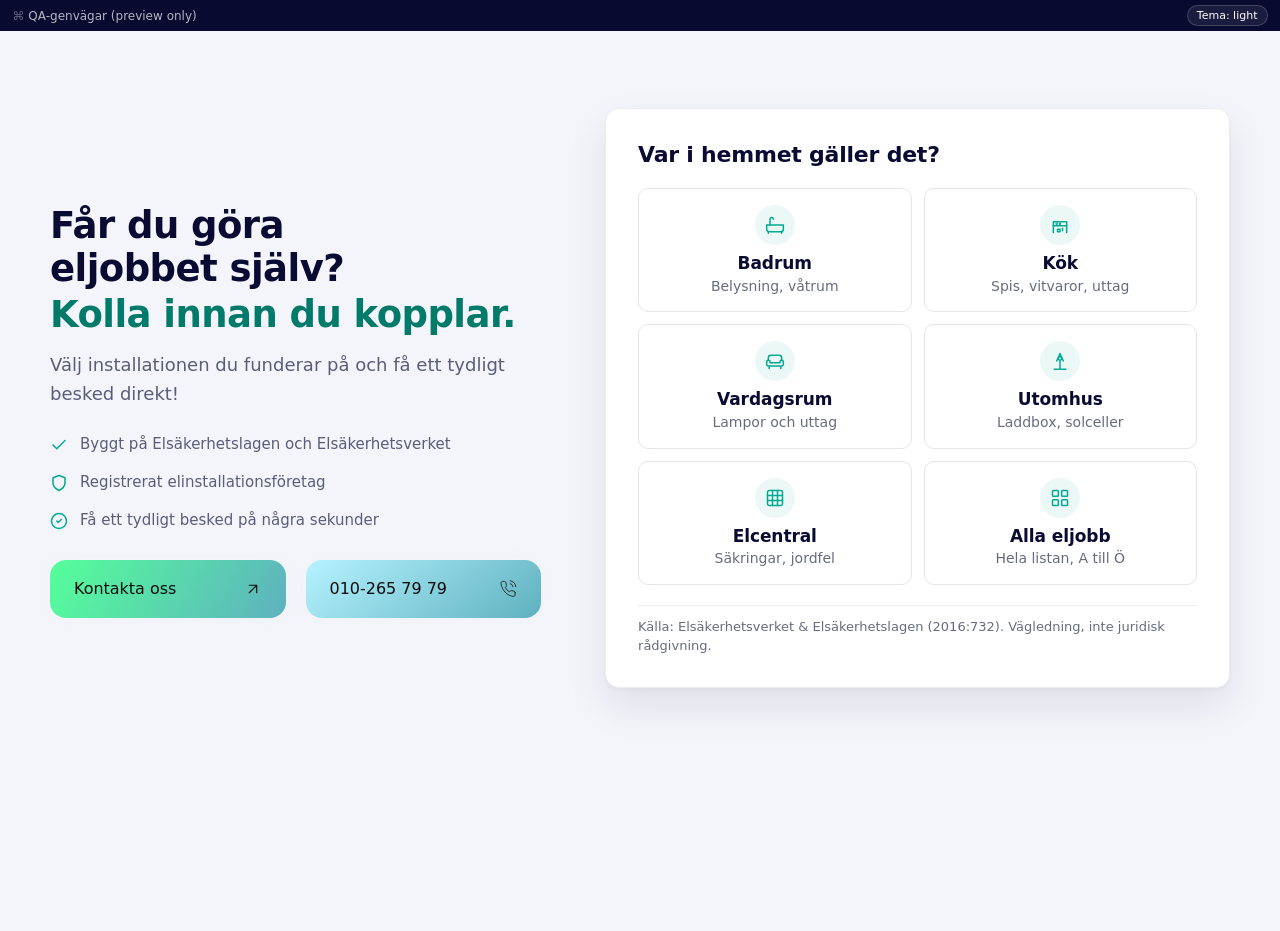
==== commit 64748922: "Elkollen v7.3.5: hero CTA finesse (taller, space-between, mobile phone-first) Owner finesse pass on " ====
--- a/preview/hero.html
+++ b/preview/hero.html
@@ -6,7 +6,7 @@
   <title>Får du göra eljobbet själv? | Elkollen, Ampy</title>
   <meta name="description" content="Välj eljobbet du funderar på och få ett tydligt besked direkt, byggt på Elsäkerhetslagen." />
 
-  <link rel="stylesheet" href="../assets/behorighetskollen.css?v=734" />
+  <link rel="stylesheet" href="../assets/behorighetskollen.css?v=735" />
 
   <style>
     /* ====================================================================
@@ -153,15 +153,17 @@
        justify-content:space-between + 2rem gap. SAME buttons in both A/B arms;
        only the dark stage swaps the glow for a plain elevation shadow. */
     .hero__actions { display:flex; flex-wrap:wrap; gap:2rem; align-items:center; }
-    /* v7.3.3: EXACT ampy.se button recipe from the Picasso reference repo
-       (julius447/Picasso elements/buttons.css, 1:1 with live Bricks 076d6b/395b4f):
-       radius 16px, Outfit 400, ink #0d0d0d, label+icon centered with an apspace-l
-       gap, light glow, translateY(-1px)+saturate hover. Token clamps inlined. */
+    /* v7.3.5: Picasso recipe (radius 16px, Outfit 400, ink #0d0d0d, gradients, light
+       glow, translateY(-1px)+saturate hover) with OWNER finesse: taller body (the old
+       ~9px vertical read too thin) and space-between so the label sits left and the
+       icon sits at the right edge. On desktop the two buttons are flex:1 -> equal
+       width, filling the row. Icon is on the RIGHT for both (arrow / phone). */
     .hero__btn {
       box-sizing:border-box;
-      display:inline-flex; align-items:center; justify-content:center;
-      gap: clamp(2rem, calc(2.04vw + 1.35rem), 3.96rem);
-      padding: clamp(0.82rem, calc(0.18vw + 0.76rem), 0.99rem) clamp(2rem, calc(2rem + 0.0044 * (100vw - 380px)), 2.4rem);
+      display:inline-flex; align-items:center; justify-content:space-between;
+      flex:1 1 0;                 /* desktop: two equal-width buttons fill the row */
+      gap:1.6rem;                 /* minimum; space-between opens the rest */
+      padding:2rem 2.4rem;        /* taller, premium body (~56px tall) */
       border:0; border-radius:16px;
       box-shadow: 0 0 16px rgba(241,241,241,0.25);
       font-family:'Outfit', system-ui, sans-serif;
@@ -219,9 +221,12 @@
         font-size: 1.5rem; font-weight: 600; line-height: 1.4;
         color: var(--pg-ink); text-align: center; margin: 0 0 1.2rem;
       }
-      /* v7.2 (§4): full-width stacked; label+icon grouped centered (not split) */
-      .hero__actions { flex-direction: column; align-items: stretch; gap: 1rem; }
-      .hero__btn { width: 100%; max-width: 100%; padding: clamp(1.28rem, calc(0.73vw + 1.05rem), 1.98rem) clamp(2rem, calc(2.04vw + 1.35rem), 3.96rem); }
+      /* v7.3.5: full-width stacked, tall, label-left/icon-right (space-between from
+         the base). column-REVERSE puts the phone number FIRST and "Kontakta oss"
+         second under "Hellre prata med en elektriker direkt?" (owner order), while
+         desktop keeps Kontakta-left / phone-right with no DOM reorder. */
+      .hero__actions { flex-direction: column-reverse; align-items: stretch; gap: 1.2rem; }
+      .hero__btn { width: 100%; max-width: 100%; flex: 0 0 auto; padding: 2.2rem 2.4rem; }
     }
 
     /* ====================================================================
@@ -377,7 +382,7 @@
           <p class="hero__foot-ask" id="hero-foot-ask">Hellre prata med en elektriker direkt?</p>
           <div class="hero__actions">
             <a class="hero__btn hero__btn--primary" id="hero-btn-primary" href="https://ampy.se/offert/"><span id="hero-btn-primary-label">Kontakta oss</span><svg viewBox="0 0 16 16" fill="none" aria-hidden="true"><path d="M4.66406 11.3333L11.3307 4.66663M11.3307 4.66663H4.66406M11.3307 4.66663V11.3333" stroke="currentColor" stroke-linecap="round" stroke-linejoin="round"/></svg></a>
-            <a class="hero__btn hero__btn--secondary" id="hero-btn-secondary" href="tel:+46102657979"><svg viewBox="0 0 19 20" fill="none" aria-hidden="true"><path d="M11.9146 4.16668C12.6878 4.32548 13.3984 4.72356 13.9555 5.30996C14.5126 5.89635 14.8908 6.6444 15.0416 7.45834M11.9146 0.833344C13.5211 1.02121 15.0191 1.77849 16.1628 2.98085C17.3065 4.18321 18.0278 5.75918 18.2083 7.45001M17.4166 14.1V16.6C17.4175 16.8321 17.3724 17.0618 17.284 17.2745C17.1957 17.4871 17.0662 17.678 16.9037 17.8349C16.7412 17.9918 16.5494 18.1112 16.3406 18.1856C16.1317 18.26 15.9104 18.2876 15.6908 18.2667C13.2547 17.988 10.9147 17.1118 8.85872 15.7083C6.94591 14.4289 5.32419 12.7218 4.10872 10.7083C2.77078 8.53435 1.93816 6.05917 1.6783 3.48334C1.65852 3.2529 1.68454 3.02064 1.7547 2.80136C1.82486 2.58208 1.93763 2.38058 2.08582 2.20969C2.23402 2.0388 2.4144 1.90227 2.61547 1.80878C2.81654 1.71529 3.0339 1.66689 3.25372 1.66668H5.62872C6.01292 1.6627 6.38539 1.80591 6.6767 2.06962C6.968 2.33333 7.15828 2.69955 7.21205 3.10001C7.31229 3.90007 7.4982 4.68562 7.76622 5.44168C7.87273 5.73995 7.89578 6.06411 7.83264 6.37574C7.7695 6.68738 7.62282 6.97344 7.40997 7.20001L6.40455 8.25834C7.53153 10.3446 9.17258 12.072 11.1546 13.2583L12.16 12.2C12.3752 11.976 12.647 11.8216 12.943 11.7551C13.2391 11.6886 13.547 11.7129 13.8304 11.825C14.5486 12.1071 15.2949 12.3028 16.055 12.4083C16.4395 12.4655 16.7907 12.6693 17.0418 12.9813C17.2929 13.2932 17.4263 13.6913 17.4166 14.1Z" stroke="currentColor" stroke-linecap="round" stroke-linejoin="round"/></svg><span id="hero-btn-secondary-label">010-265 79 79</span></a>
+            <a class="hero__btn hero__btn--secondary" id="hero-btn-secondary" href="tel:+46102657979"><span id="hero-btn-secondary-label">010-265 79 79</span><svg viewBox="0 0 19 20" fill="none" aria-hidden="true"><path d="M11.9146 4.16668C12.6878 4.32548 13.3984 4.72356 13.9555 5.30996C14.5126 5.89635 14.8908 6.6444 15.0416 7.45834M11.9146 0.833344C13.5211 1.02121 15.0191 1.77849 16.1628 2.98085C17.3065 4.18321 18.0278 5.75918 18.2083 7.45001M17.4166 14.1V16.6C17.4175 16.8321 17.3724 17.0618 17.284 17.2745C17.1957 17.4871 17.0662 17.678 16.9037 17.8349C16.7412 17.9918 16.5494 18.1112 16.3406 18.1856C16.1317 18.26 15.9104 18.2876 15.6908 18.2667C13.2547 17.988 10.9147 17.1118 8.85872 15.7083C6.94591 14.4289 5.32419 12.7218 4.10872 10.7083C2.77078 8.53435 1.93816 6.05917 1.6783 3.48334C1.65852 3.2529 1.68454 3.02064 1.7547 2.80136C1.82486 2.58208 1.93763 2.38058 2.08582 2.20969C2.23402 2.0388 2.4144 1.90227 2.61547 1.80878C2.81654 1.71529 3.0339 1.66689 3.25372 1.66668H5.62872C6.01292 1.6627 6.38539 1.80591 6.6767 2.06962C6.968 2.33333 7.15828 2.69955 7.21205 3.10001C7.31229 3.90007 7.4982 4.68562 7.76622 5.44168C7.87273 5.73995 7.89578 6.06411 7.83264 6.37574C7.7695 6.68738 7.62282 6.97344 7.40997 7.20001L6.40455 8.25834C7.53153 10.3446 9.17258 12.072 11.1546 13.2583L12.16 12.2C12.3752 11.976 12.647 11.8216 12.943 11.7551C13.2391 11.6886 13.547 11.7129 13.8304 11.825C14.5486 12.1071 15.2949 12.3028 16.055 12.4083C16.4395 12.4655 16.7907 12.6693 17.0418 12.9813C17.2929 13.2932 17.4263 13.6913 17.4166 14.1Z" stroke="currentColor" stroke-linecap="round" stroke-linejoin="round"/></svg></a>
           </div>
         </div>
 
@@ -385,7 +390,7 @@
     </header>
   </div>
 
-  <script src="../assets/behorighetskollen.js?v=734"></script>
+  <script src="../assets/behorighetskollen.js?v=735"></script>
   <!-- Prototype-only theme toggle (never ships). Flips the A/B fork point. -->
   <script>
     (function () {
@@ -404,7 +409,7 @@
        truth so an owner copy swap never touches code. -->
   <script>
     (function () {
-      fetch('../data/behorighetskollen-data.json?v=734', { credentials: 'same-origin' })
+      fetch('../data/behorighetskollen-data.json?v=735', { credentials: 'same-origin' })
         .then(function (r) { return r.ok ? r.json() : null; })
         .then(function (data) {
           var hero = data && data.meta && data.meta.hero;
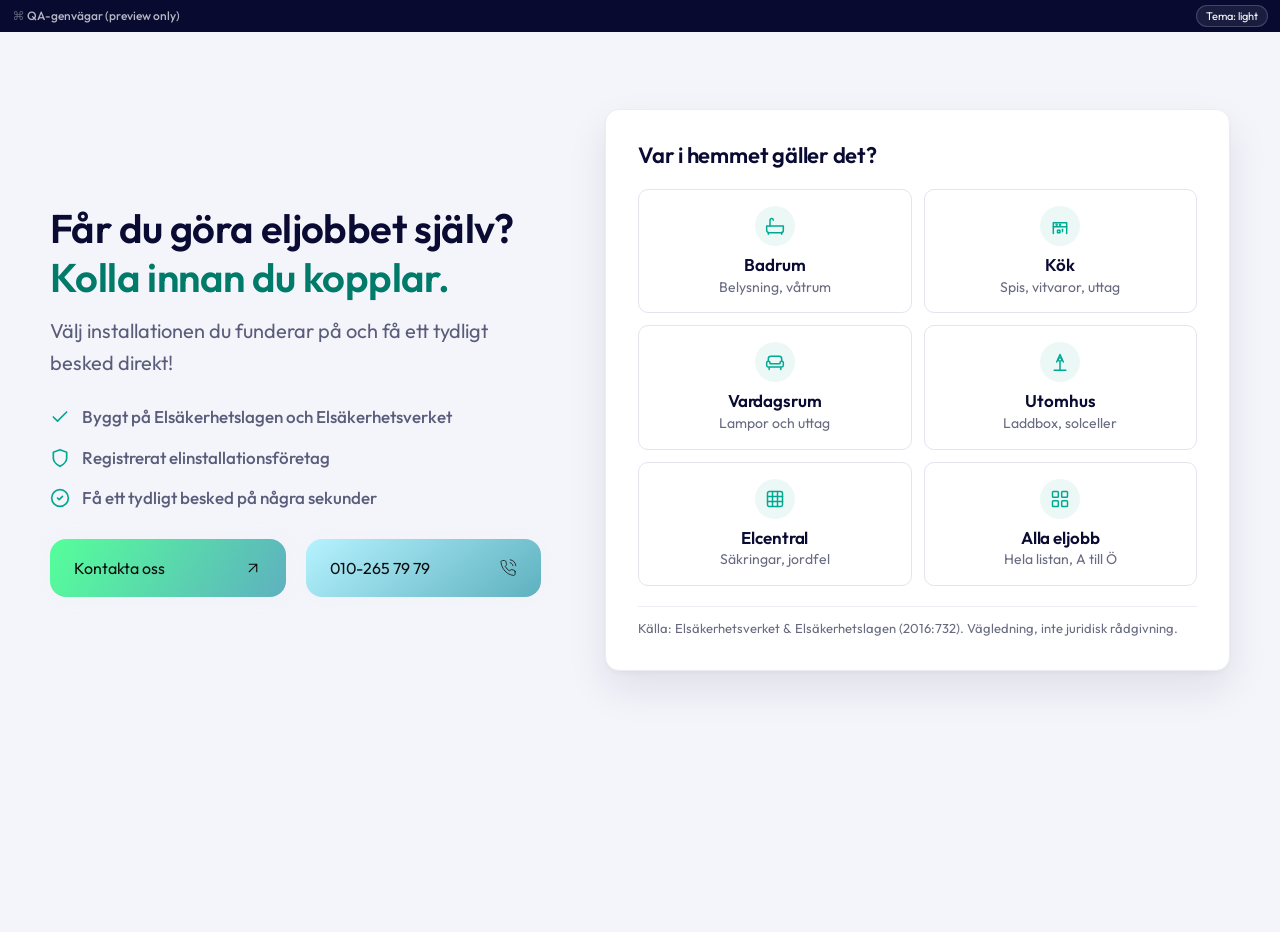
==== commit a8c31a97: "Elkollen v7.3.7: stay-put scroll, desktop type balance, production review pass v7.3.6 (owner polish)" ====
--- a/preview/hero.html
+++ b/preview/hero.html
@@ -6,7 +6,7 @@
   <title>Får du göra eljobbet själv? | Elkollen, Ampy</title>
   <meta name="description" content="Välj eljobbet du funderar på och få ett tydligt besked direkt, byggt på Elsäkerhetslagen." />
 
-  <link rel="stylesheet" href="../assets/behorighetskollen.css?v=735" />
+  <link rel="stylesheet" href="../assets/behorighetskollen.css?v=737" />
 
   <style>
     /* ====================================================================
@@ -26,7 +26,7 @@
     /* PREVIEW ONLY: the QA bar is a sticky ~4.4rem header, so tell the tool's
        scroll-anchor to land the card below it. In production Bricks sets
        --ampy-header-h to the real sticky-header height (0 if none). Never ships. */
-    :root { --ampy-header-h: 44px; } /* px, not rem: the JS reads it with parseFloat */
+    :root { --ampy-header-h: 44px; } /* any CSS length works (v7.3.7: the JS resolves it via a probe element, so rem/calc are safe too) */
     body {
       margin: 0;
       font-family: 'Outfit', system-ui, -apple-system, sans-serif;
@@ -118,8 +118,10 @@
     .hero__h1 {
       font-family: 'Outfit', system-ui, -apple-system, 'Segoe UI', Roboto, sans-serif;
       /* v7.0.1 (owner H1a): capped so the 50-char H1 breaks on TWO lines in the
-         desktop column (~25ch/line), not three. Mobile keeps the 3.4rem floor. */
-      font-size: clamp(3.4rem, 3vw, 3.7rem);
+         desktop column (~25ch/line), not three. Mobile keeps the 3.4rem floor.
+         v7.3.6 (owner): desktop cap 3.7->4.0rem (+3px) for better balance against
+         the taller CTAs; mobile floor and the tablet override are untouched. */
+      font-size: clamp(3.4rem, 3.2vw, 4rem);
       font-weight: 600;
       line-height: 1.18; /* v7.1 (D4): airier */
       letter-spacing: -.015em;
@@ -146,6 +148,15 @@
     .hero__trust { list-style:none; padding:0; margin:0 0 2.8rem; display:flex; flex-direction:column; gap:1.6rem; } /* v7.1 (D4): larger gap between bullets */
     .hero__trust li { display:flex; align-items:flex-start; gap:1.2rem; font-size:1.5rem; line-height:1.45; font-weight:500; color: var(--pg-ink-2); }
     .hero__trust svg { width:1.8rem; height:1.8rem; min-width:1.8rem; margin-top:.2rem; color: var(--pg-teal); flex-shrink:0; }
+    /* v7.3.6 (owner): DESKTOP-ONLY +2px on the paragraph and the three trust
+       bullets (icons follow) for better balance against the taller CTAs.
+       >=1024px so mobile ("perfect") and the narrow 768-1023 tablet column keep
+       their tuned sizes. */
+    @media (min-width: 1024px) {
+      .hero__sub { font-size: 2rem; }
+      .hero__trust li { font-size: 1.7rem; }
+      .hero__trust svg { width: 2rem; height: 2rem; min-width: 2rem; }
+    }
 
     /* v7.2 (§4): TRUE ampy.se 1:1 button recipe (recovered from the v5/v6
        hero's .ampy-btn): gradient fill, NO border, soft white glow shadow,
@@ -390,7 +401,7 @@
     </header>
   </div>
 
-  <script src="../assets/behorighetskollen.js?v=735"></script>
+  <script src="../assets/behorighetskollen.js?v=737"></script>
   <!-- Prototype-only theme toggle (never ships). Flips the A/B fork point. -->
   <script>
     (function () {
@@ -409,7 +420,7 @@
        truth so an owner copy swap never touches code. -->
   <script>
     (function () {
-      fetch('../data/behorighetskollen-data.json?v=735', { credentials: 'same-origin' })
+      fetch('../data/behorighetskollen-data.json?v=737', { credentials: 'same-origin' })
         .then(function (r) { return r.ok ? r.json() : null; })
         .then(function (data) {
           var hero = data && data.meta && data.meta.hero;
--- a/assets/behorighetskollen.css
+++ b/assets/behorighetskollen.css
@@ -15,9 +15,12 @@
    Rem base: html font-size 62.5% (= 10 px) — all rem values read on that base.
    Tokens: never raw values in components; only semantic CSS variables.
    ============================================================================ */
+/* v7.3.7: @import MUST precede every style rule - an @import after any rule is
+   invalid CSS and silently discarded by all browsers (the font then only loads
+   if the theme happens to enqueue Outfit). Keep this line first. */
+@import url('https://fonts.googleapis.com/css2?family=Outfit:wght@400;500;600;700&display=swap');
+
 html { font-size: 62.5%; }
-
-@import url('https://fonts.googleapis.com/css2?family=Outfit:wght@400;500;600;700&display=swap');
 
 .ampy-bk {
   /* ---------- Color tokens ---------------------------------------------- */
@@ -163,6 +166,10 @@
   .ampy-bk__block,
   .ampy-bk__judgment,
   .ampy-bk__drawer > * { animation: none !important; }
+  /* v7.3.7: the press/hover micro-transforms also move content */
+  .ampy-bk__option:active,
+  .ampy-bk__roomtile:active,
+  .ampy-bk__roomtile:hover { transform: none !important; }
 }
 
 /* ============================================================================
@@ -495,6 +502,9 @@
 
 .ampy-bk__row-icon {
   flex-shrink: 0;
+  /* v7.3.7: declared here, not only via the JS inline style, so any markup
+     reproduction (render.php growth, Bricks copy) keeps the centering. */
+  display: inline-flex;
   width: 1.8rem;
   /* Box = one text line tall, glyph centered, so the icon optically aligns to the
      first line of the row text (robust vs a fixed margin-top nudge). */
@@ -529,6 +539,7 @@
 }
 .ampy-bk__caveat-icon {
   flex-shrink: 0;
+  display: inline-flex; /* v7.3.7: not only via the JS inline style */
   width: 1.6rem;
   height: calc(var(--fs-14) * 1.55); /* one line tall, glyph centered -> aligns to first line */
   align-items: center;
@@ -563,6 +574,7 @@
 }
 .ampy-bk__tip-icon {
   flex-shrink: 0;
+  display: inline-flex; /* v7.3.7: not only via the JS inline style */
   width: 1.8rem;
   height: calc(var(--fs-15) * 1.5); /* one line tall, glyph centered -> aligns to first text line */
   align-items: center;
@@ -684,104 +696,11 @@
 /* v7 (F3): the green-only .ampy-bk__cta-row / .ampy-bk__cta-link treatment is
    deleted — every verdict now ends with the same primary + secondary pair. */
 
-.ampy-bk__share-anchor {
-  position: relative;
-  display: inline-flex;
-  align-items: center;
-}
-
-.ampy-bk__share {
-  display: inline-flex;
-  align-items: center;
-  justify-content: center;
-  width: 4.4rem;
-  height: 4.4rem;
-  background: none;
-  border: 0;
-  padding: 0;
-  margin: 0;
-  cursor: pointer;
-  color: var(--text-secondary);
-  border-radius: var(--radius-sm);
-  transition: color 150ms ease, background 150ms ease;
-}
-.ampy-bk__share:hover { color: var(--text-primary); background: var(--bg-secondary); }
-.ampy-bk__share:focus-visible {
-  outline: 2px solid var(--border-focus);
-  outline-offset: 2px;
-}
-.ampy-bk__share svg { width: 1.8rem; height: 1.8rem; }
-
-/* Share popover (desktop / ingen native share) */
-.ampy-bk__share-menu {
-  position: absolute;
-  right: 0;
-  bottom: calc(100% + var(--space-2));
-  z-index: 20;
-  min-width: 17rem;
-  padding: var(--space-2);
-  background: var(--bg-primary);
-  border: 1px solid var(--border-default);
-  border-radius: var(--radius-md);
-  box-shadow: var(--shadow-lg);
-  display: flex;
-  flex-direction: column;
-  gap: 0.2rem;
-  animation: ampy-bk-pop 140ms ease both;
-}
-.ampy-bk__share-menu[hidden] { display: none; }
-@keyframes ampy-bk-pop {
-  from { opacity: 0; transform: translateY(4px) scale(0.98); }
-  to   { opacity: 1; transform: translateY(0) scale(1); }
-}
-@media (prefers-reduced-motion: reduce) {
-  .ampy-bk__share-menu { animation: none; }
-}
-
-.ampy-bk__share-item {
-  display: flex;
-  align-items: center;
-  gap: var(--space-4);
-  width: 100%;
-  padding: var(--space-3) var(--space-4);
-  background: none;
-  border: 0;
-  border-radius: var(--radius-sm);
-  font-family: 'Outfit', system-ui, sans-serif;
-  font-size: var(--fs-14);
-  font-weight: 500;
-  color: var(--text-primary);
-  text-decoration: none;
-  text-align: left;
-  cursor: pointer;
-  transition: background 150ms ease;
-  min-height: 4rem;
-}
-.ampy-bk__share-item:hover { background: var(--bg-secondary); }
-.ampy-bk__share-item:focus-visible {
-  outline: 2px solid var(--border-focus);
-  outline-offset: -2px;
-}
-.ampy-bk__share-item-icon {
-  flex-shrink: 0;
-  width: 1.8rem;
-  height: 1.8rem;
-  color: var(--text-secondary);
-}
-.ampy-bk__share-item:hover .ampy-bk__share-item-icon { color: var(--text-primary); }
-
-.ampy-bk__share-status {
-  font-size: var(--fs-12);
-  color: var(--text-success);
-  opacity: 0;
-  transition: opacity 200ms ease;
-  margin-left: var(--space-3);
-}
-.ampy-bk__share-status[data-visible="true"] { opacity: 1; }
-
-/* Trust row (red CTA) — the share icon sits inline on the same row (v5.2) */
-/* (Removed: .ampy-bk__trust-row / .ampy-bk__trust — the RED verdict no longer
-   renders a registration trust line; the RED CTA zone uses .ampy-bk__share-row.) */
+/* v7.3.7: the share subsystem (button, popover, status, trust-row) is REMOVED.
+   The share button was deliberately dropped from the verdict in v7.1 and the
+   whole block had been unreachable dead code since (verified: zero render
+   paths). The matching dead JS (renderShareButton/generateShareImage) is
+   removed in the same release. */
 
 /* ============================================================================
    ENTRY MODE — the picker (approved, keeps the v4 structure)
@@ -874,10 +793,13 @@
 .ampy-bk__room svg { width: 1.4rem; height: 1.4rem; color: var(--action-primary); }
 .ampy-bk__room:hover { border-color: var(--action-primary); }
 .ampy-bk__room:focus-visible { outline: none; box-shadow: var(--focus-ring); }
+/* v7.3.7: selected fill uses the STRONG teal - white 13px text on the light
+   teal was ~2.97:1 (WCAG AA fail), and solid light-teal fill is reserved for
+   the primary CTA (hard rule 5). White on strong teal is ~5.3:1. */
 .ampy-bk__room[aria-selected="true"] {
-  background: var(--action-primary);
+  background: var(--action-primary-strong);
   color: var(--text-inverse);
-  border-color: var(--action-primary);
+  border-color: var(--action-primary-strong);
 }
 .ampy-bk__room[aria-selected="true"] svg { color: var(--text-inverse); }
 
@@ -1096,10 +1018,9 @@
 .ampy-bk__drawer > * { animation: ampy-bk-fade 200ms ease both; }
 @media (max-width: 767px) {
   /* Mobile drawer flows in the page (the card min-height is 0 on phones). */
-  /* v7.3 (M1): pull the list block up on mobile — no top margin, and the back
-     control tucked up into the card padding (44px tap target preserved via padding). */
   .ampy-bk__drawer { max-height: none; overflow: visible; padding-right: 0; margin-top: 0; }
-  .ampy-bk__drawer-back { min-height: 4rem; margin: calc(var(--space-3) * -1) 0 var(--space-3); }
+  /* NOTE: the mobile .ampy-bk__drawer-back override lives AFTER its base rule
+     below (equal specificity - source order decides; v7.3.7 cascade fix). */
 }
 
 /* Slide-2 header: room title + helper subtitle above the neutral list */
@@ -1141,6 +1062,13 @@
 .ampy-bk__drawer-back svg { width: 1.6rem; height: 1.6rem; }
 .ampy-bk__drawer-back:hover { text-decoration: underline; text-underline-offset: 3px; }
 .ampy-bk__drawer-back:focus-visible { outline: 2px solid var(--border-focus); outline-offset: 2px; border-radius: var(--radius-sm); }
+@media (max-width: 767px) {
+  /* v7.3 (M1): pull the list block up on mobile — the back control tucked up
+     into the card padding (40px control; the tap area is preserved by padding).
+     v7.3.7: moved AFTER the base rule; it used to sit before it in the file, so
+     min-height/margin silently lost the equal-specificity cascade. */
+  .ampy-bk__drawer-back { min-height: 4rem; margin: calc(var(--space-3) * -1) 0 var(--space-3); }
+}
 
 /* Verdict headline block rhythm in hero (16px to the tabs) */
 .ampy-bk--hero .ampy-bk__judgment { margin-bottom: var(--space-7); }
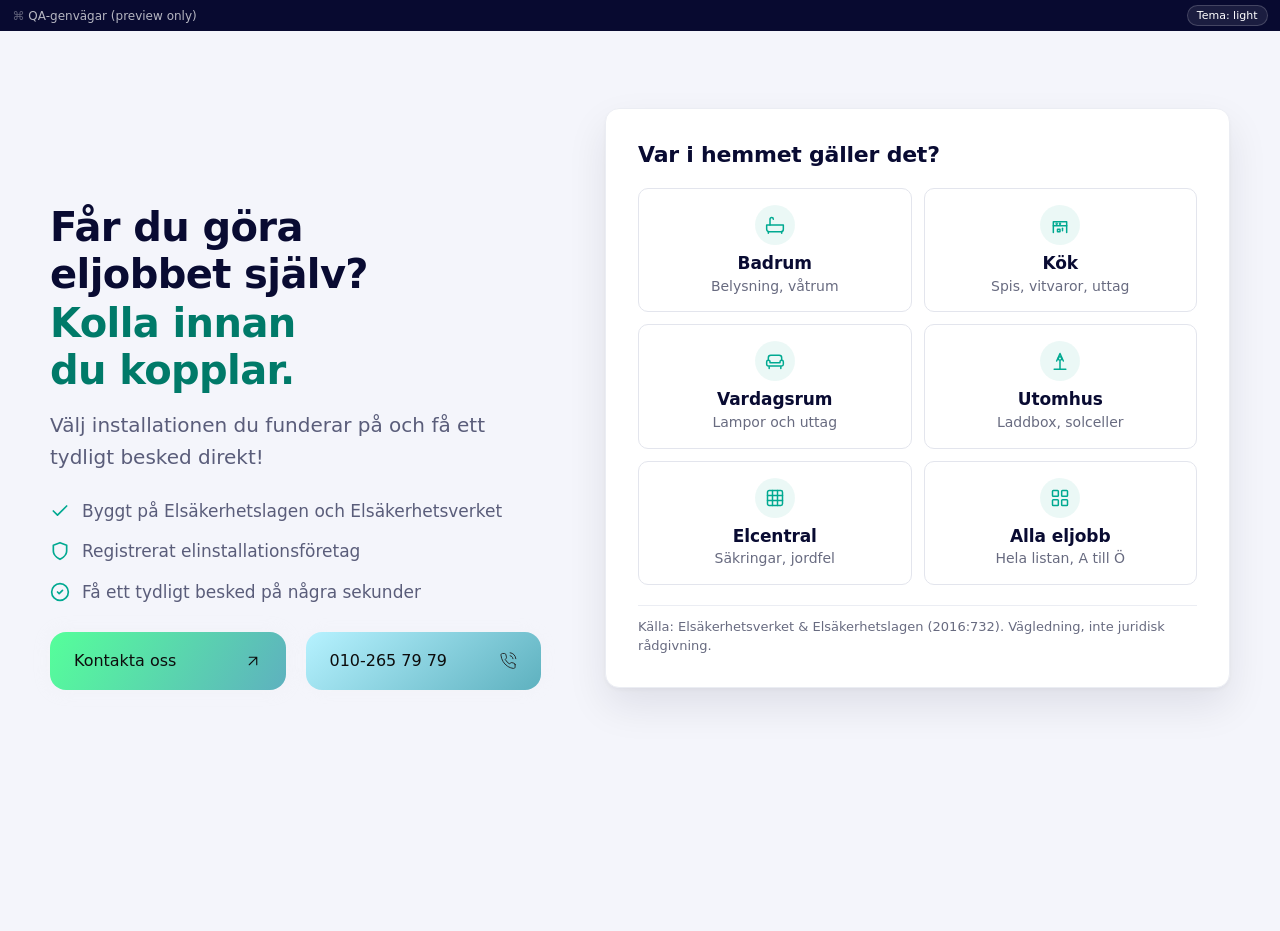
==== commit 6f036cb0: "Elkollen v7.3.8: revert the font @import activation (owner rejected) The v7.3.7 @import fix changed " ====
--- a/preview/hero.html
+++ b/preview/hero.html
@@ -6,7 +6,7 @@
   <title>Får du göra eljobbet själv? | Elkollen, Ampy</title>
   <meta name="description" content="Välj eljobbet du funderar på och få ett tydligt besked direkt, byggt på Elsäkerhetslagen." />
 
-  <link rel="stylesheet" href="../assets/behorighetskollen.css?v=737" />
+  <link rel="stylesheet" href="../assets/behorighetskollen.css?v=738" />
 
   <style>
     /* ====================================================================
@@ -401,7 +401,7 @@
     </header>
   </div>
 
-  <script src="../assets/behorighetskollen.js?v=737"></script>
+  <script src="../assets/behorighetskollen.js?v=738"></script>
   <!-- Prototype-only theme toggle (never ships). Flips the A/B fork point. -->
   <script>
     (function () {
@@ -420,7 +420,7 @@
        truth so an owner copy swap never touches code. -->
   <script>
     (function () {
-      fetch('../data/behorighetskollen-data.json?v=737', { credentials: 'same-origin' })
+      fetch('../data/behorighetskollen-data.json?v=738', { credentials: 'same-origin' })
         .then(function (r) { return r.ok ? r.json() : null; })
         .then(function (data) {
           var hero = data && data.meta && data.meta.hero;
--- a/assets/behorighetskollen.css
+++ b/assets/behorighetskollen.css
@@ -15,10 +15,16 @@
    Rem base: html font-size 62.5% (= 10 px) — all rem values read on that base.
    Tokens: never raw values in components; only semantic CSS variables.
    ============================================================================ */
-/* v7.3.7: @import MUST precede every style rule - an @import after any rule is
-   invalid CSS and silently discarded by all browsers (the font then only loads
-   if the theme happens to enqueue Outfit). Keep this line first. */
-@import url('https://fonts.googleapis.com/css2?family=Outfit:wght@400;500;600;700&display=swap');
+/* v7.3.8: NO @import here - fonts are deliberately the HOST PAGE's job.
+   History: an @import for Outfit static weights sat below (after a style rule =
+   invalid CSS, silently discarded by every browser), so this stylesheet has in
+   practice never loaded a font. In v7.3.7 the import was "fixed" (moved first)
+   and the activated static weights CHANGED the approved rendering across the
+   whole tool - the owner rejected it and the import is now removed for good.
+   The pixel-approved reference look is the host page's font stack. At WordPress
+   time the theme/Bricks (or the FluentSnippets self-hosted woff2 per the
+   delivery contract) provides Outfit - verify the result against the approved
+   previews with the owner before launch. */
 
 html { font-size: 62.5%; }
 
